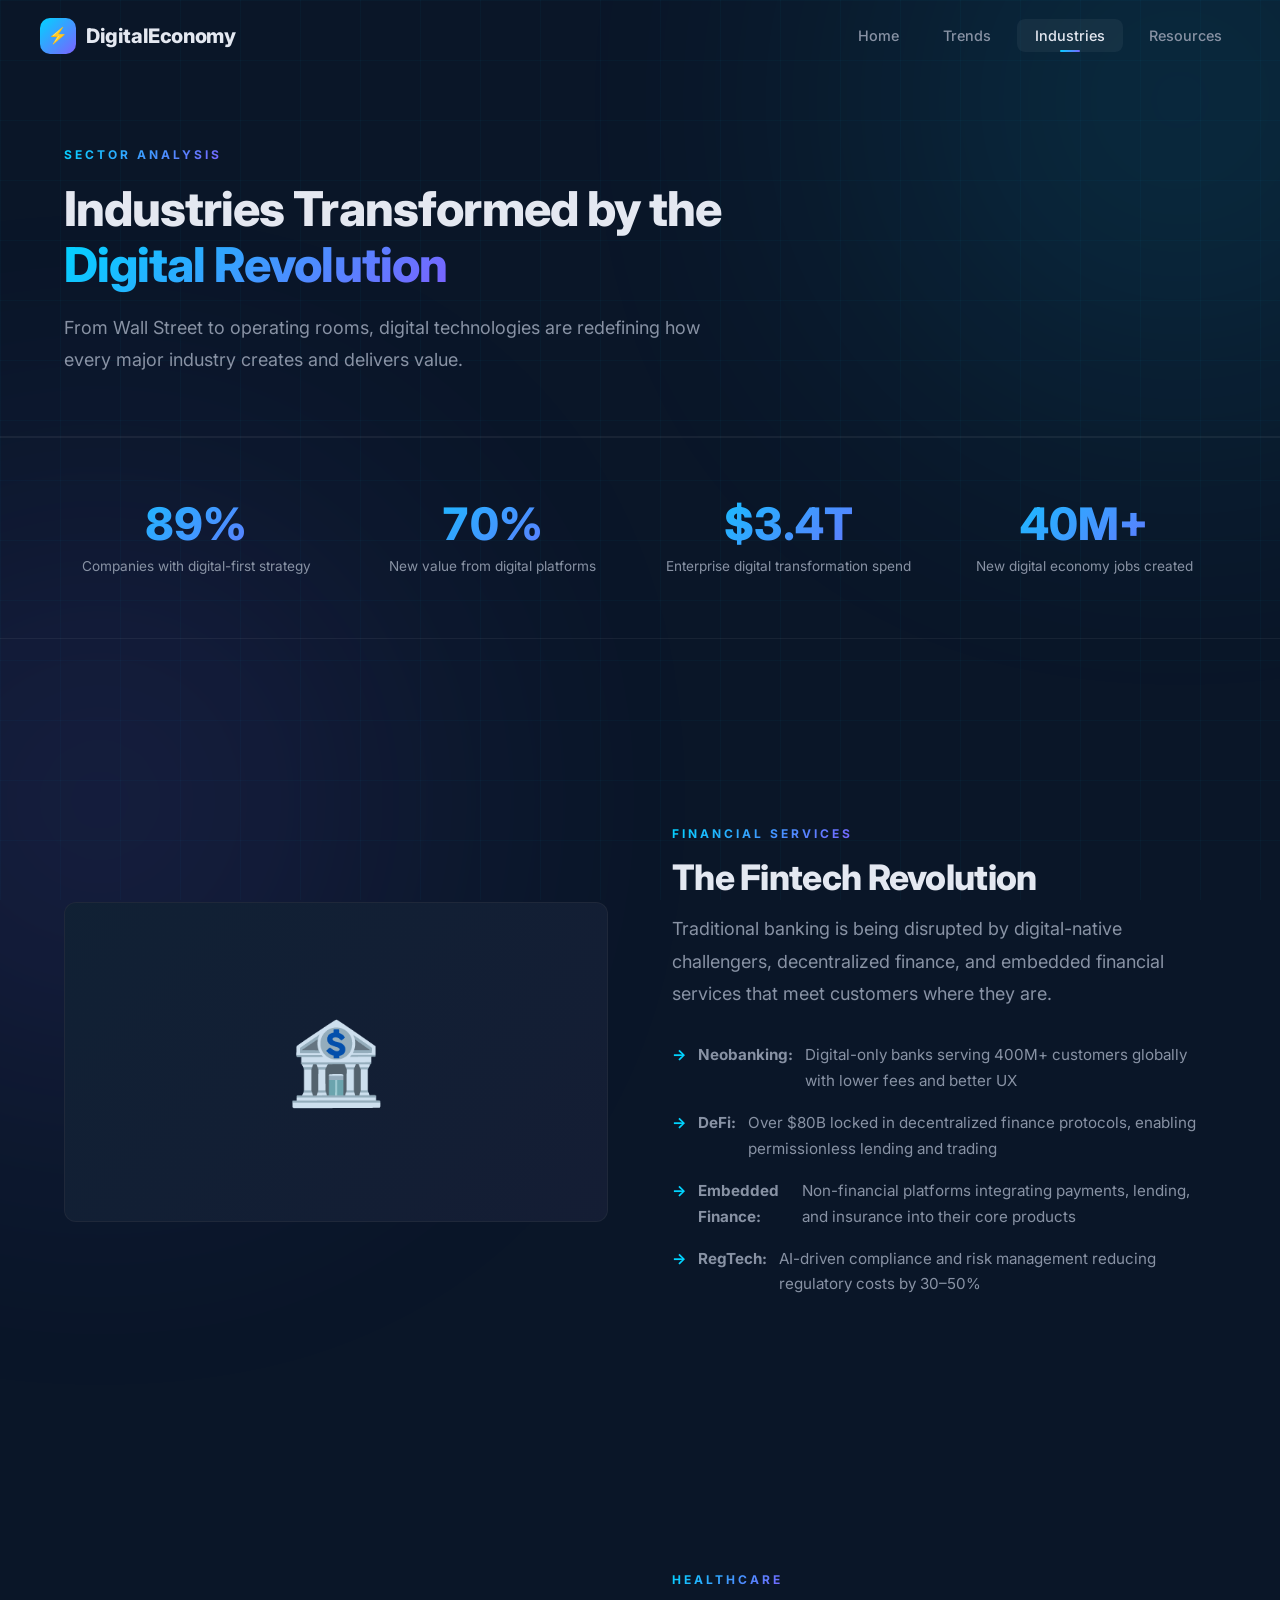
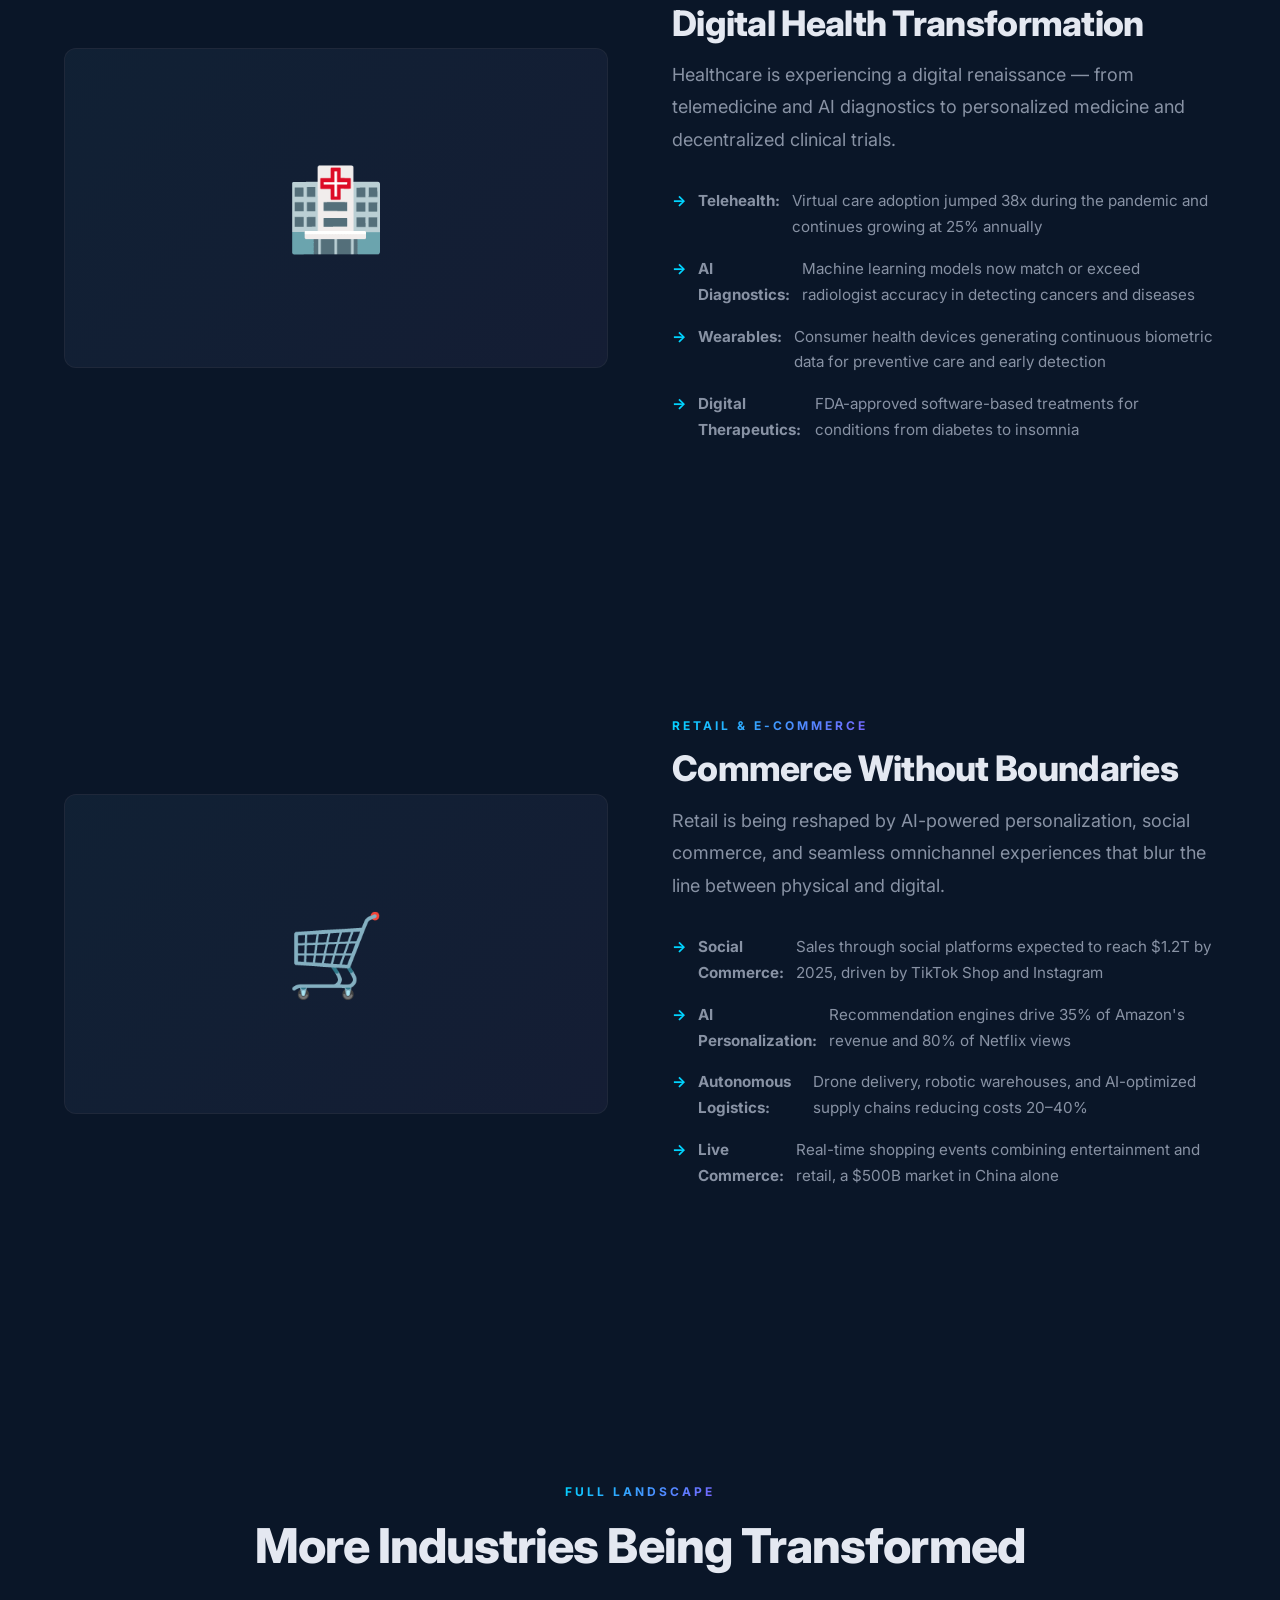
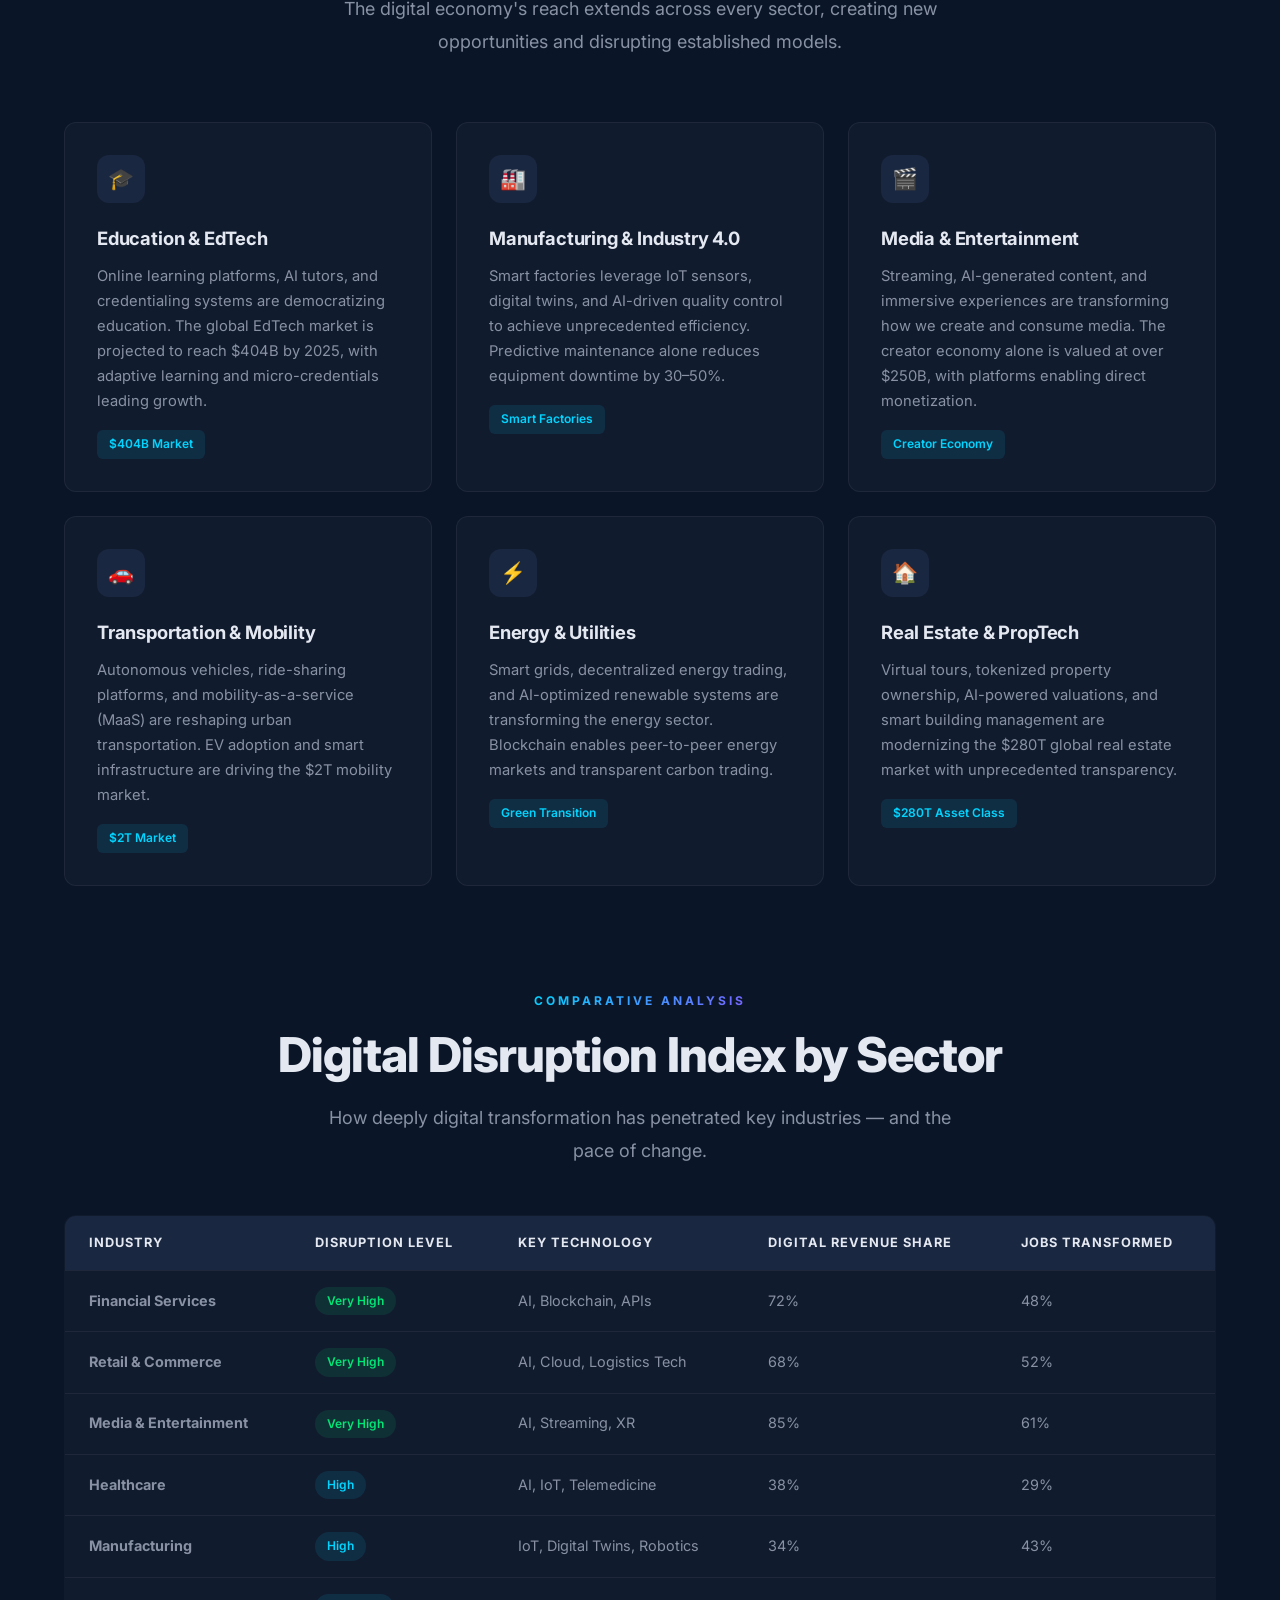
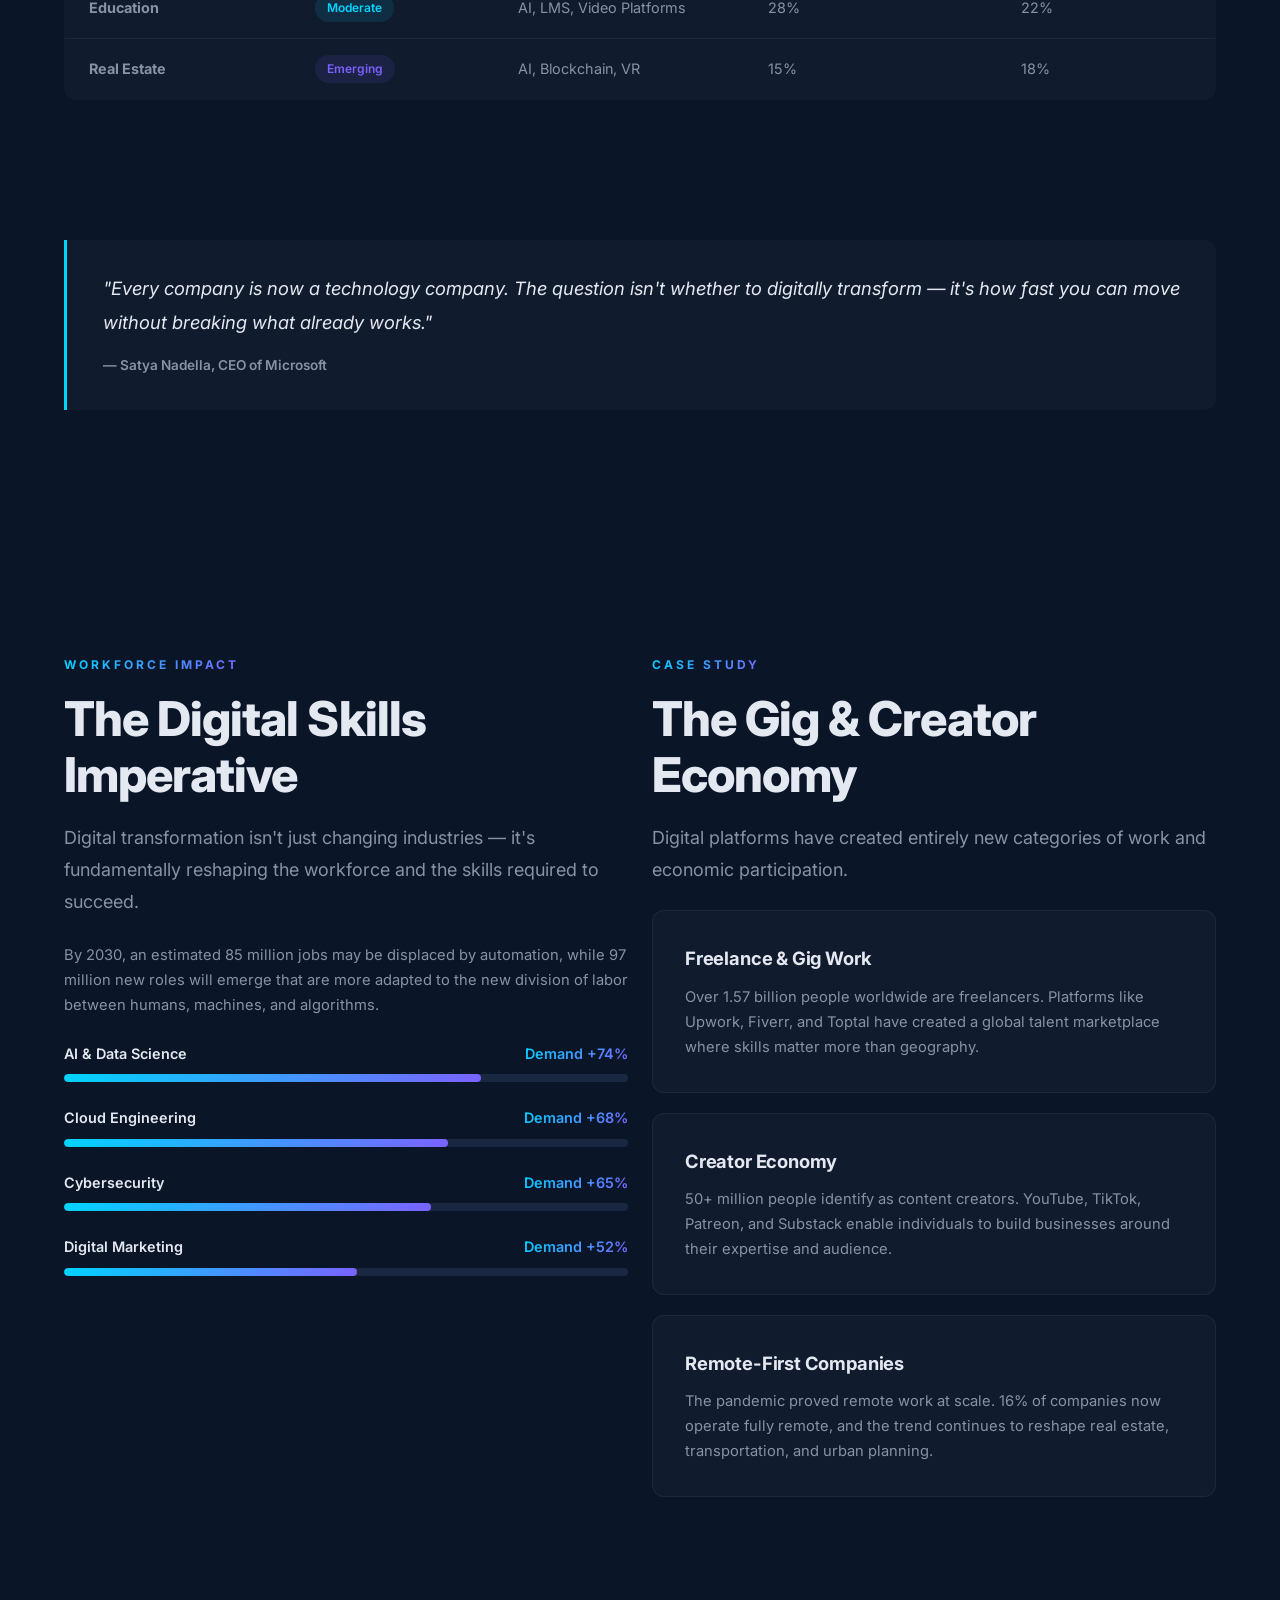
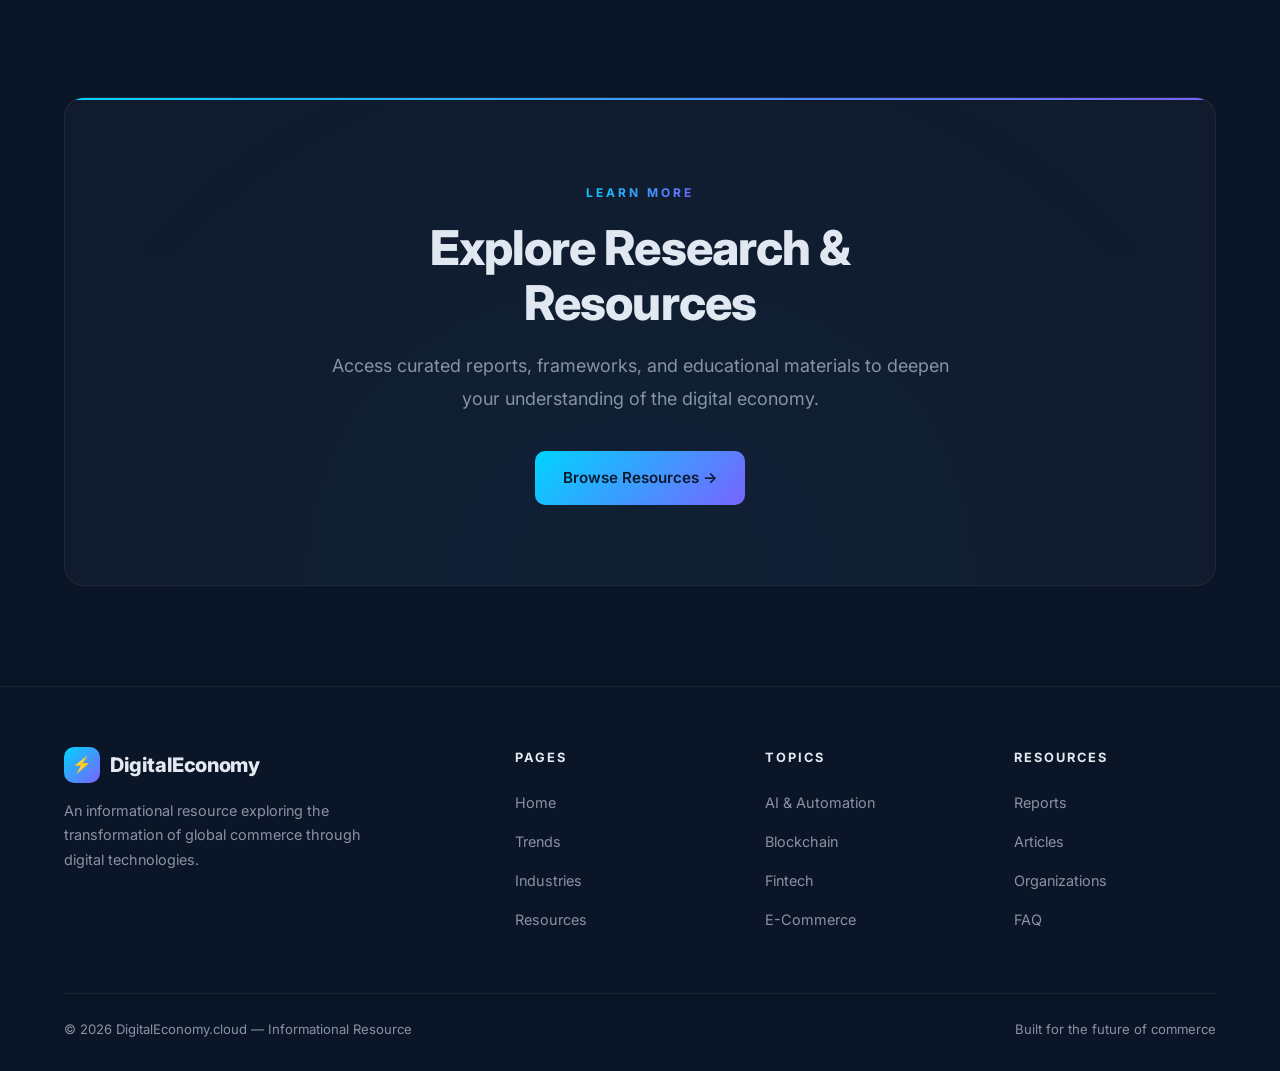
==== industries.html @ 8f0c6760 "Initial commit: Digital Economy informational website - Home page with hero, stats, feature sections" ====
<!DOCTYPE html>
<html lang="en">
<head>
  <meta charset="UTF-8">
  <meta name="viewport" content="width=device-width, initial-scale=1.0">
  <meta name="description" content="How the digital economy is transforming industries — finance, healthcare, retail, manufacturing, education, and entertainment.">
  <title>Industries — Digital Economy</title>
  <link rel="preconnect" href="https://fonts.googleapis.com">
  <link rel="preconnect" href="https://fonts.gstatic.com" crossorigin>
  <link href="https://fonts.googleapis.com/css2?family=Inter:wght@400;500;600;700;800&display=swap" rel="stylesheet">
  <link rel="stylesheet" href="css/styles.css">
  <link rel="icon" href="data:image/svg+xml,<svg xmlns='http://www.w3.org/2000/svg' viewBox='0 0 100 100'><text y='.9em' font-size='90'>⚡</text></svg>">
</head>
<body>

  <div class="bg-grid"></div>
  <div class="bg-glow bg-glow--1"></div>
  <div class="bg-glow bg-glow--2"></div>

  <!-- Navbar -->
  <nav class="navbar">
    <div class="navbar__inner">
      <a href="index.html" class="navbar__logo">
        <span class="navbar__logo-icon">⚡</span>
        DigitalEconomy
      </a>
      <ul class="navbar__links">
        <li><a href="index.html" class="navbar__link">Home</a></li>
        <li><a href="trends.html" class="navbar__link">Trends</a></li>
        <li><a href="industries.html" class="navbar__link active">Industries</a></li>
        <li><a href="resources.html" class="navbar__link">Resources</a></li>
      </ul>
      <button class="navbar__toggle" aria-label="Toggle navigation">
        <span></span><span></span><span></span>
      </button>
    </div>
  </nav>

  <!-- Page Header -->
  <section class="page-header">
    <div class="container">
      <div class="fade-in">
        <span class="section-label">Sector Analysis</span>
        <h1 class="section-title" style="max-width: 750px;">Industries Transformed by the <span class="gradient-text">Digital Revolution</span></h1>
        <p class="section-subtitle">From Wall Street to operating rooms, digital technologies are redefining how every major industry creates and delivers value.</p>
      </div>
    </div>
  </section>

  <!-- Industry Impact Stats -->
  <section class="stats-strip">
    <div class="container">
      <div class="stats-strip__grid">
        <div class="stat-item fade-in">
          <div class="stat-item__value counter" data-target="89" data-suffix="%">0</div>
          <div class="stat-item__label">Companies with digital-first strategy</div>
        </div>
        <div class="stat-item fade-in">
          <div class="stat-item__value counter" data-target="70" data-suffix="%">0</div>
          <div class="stat-item__label">New value from digital platforms</div>
        </div>
        <div class="stat-item fade-in">
          <div class="stat-item__value counter" data-target="3" data-suffix=".4T" data-prefix="$">0</div>
          <div class="stat-item__label">Enterprise digital transformation spend</div>
        </div>
        <div class="stat-item fade-in">
          <div class="stat-item__value counter" data-target="40" data-suffix="M+">0</div>
          <div class="stat-item__label">New digital economy jobs created</div>
        </div>
      </div>
    </div>
  </section>

  <!-- Financial Services -->
  <section class="section" id="finance">
    <div class="container">
      <div class="feature-row fade-in">
        <div class="feature-row__visual">
          <div class="feature-row__icon">🏦</div>
        </div>
        <div class="feature-row__content">
          <span class="section-label">Financial Services</span>
          <h2 class="section-title">The Fintech Revolution</h2>
          <p class="section-subtitle">Traditional banking is being disrupted by digital-native challengers, decentralized finance, and embedded financial services that meet customers where they are.</p>
          <ul class="feature-row__list">
            <li><strong>Neobanking:</strong> Digital-only banks serving 400M+ customers globally with lower fees and better UX</li>
            <li><strong>DeFi:</strong> Over $80B locked in decentralized finance protocols, enabling permissionless lending and trading</li>
            <li><strong>Embedded Finance:</strong> Non-financial platforms integrating payments, lending, and insurance into their core products</li>
            <li><strong>RegTech:</strong> AI-driven compliance and risk management reducing regulatory costs by 30–50%</li>
          </ul>
        </div>
      </div>
    </div>
  </section>

  <!-- Healthcare -->
  <section class="section" style="padding-top: 0;" id="healthcare">
    <div class="container">
      <div class="feature-row fade-in">
        <div class="feature-row__visual">
          <div class="feature-row__icon">🏥</div>
        </div>
        <div class="feature-row__content">
          <span class="section-label">Healthcare</span>
          <h2 class="section-title">Digital Health Transformation</h2>
          <p class="section-subtitle">Healthcare is experiencing a digital renaissance — from telemedicine and AI diagnostics to personalized medicine and decentralized clinical trials.</p>
          <ul class="feature-row__list">
            <li><strong>Telehealth:</strong> Virtual care adoption jumped 38x during the pandemic and continues growing at 25% annually</li>
            <li><strong>AI Diagnostics:</strong> Machine learning models now match or exceed radiologist accuracy in detecting cancers and diseases</li>
            <li><strong>Wearables:</strong> Consumer health devices generating continuous biometric data for preventive care and early detection</li>
            <li><strong>Digital Therapeutics:</strong> FDA-approved software-based treatments for conditions from diabetes to insomnia</li>
          </ul>
        </div>
      </div>
    </div>
  </section>

  <!-- Retail & E-Commerce -->
  <section class="section" style="padding-top: 0;" id="retail">
    <div class="container">
      <div class="feature-row fade-in">
        <div class="feature-row__visual">
          <div class="feature-row__icon">🛒</div>
        </div>
        <div class="feature-row__content">
          <span class="section-label">Retail & E-Commerce</span>
          <h2 class="section-title">Commerce Without Boundaries</h2>
          <p class="section-subtitle">Retail is being reshaped by AI-powered personalization, social commerce, and seamless omnichannel experiences that blur the line between physical and digital.</p>
          <ul class="feature-row__list">
            <li><strong>Social Commerce:</strong> Sales through social platforms expected to reach $1.2T by 2025, driven by TikTok Shop and Instagram</li>
            <li><strong>AI Personalization:</strong> Recommendation engines drive 35% of Amazon's revenue and 80% of Netflix views</li>
            <li><strong>Autonomous Logistics:</strong> Drone delivery, robotic warehouses, and AI-optimized supply chains reducing costs 20–40%</li>
            <li><strong>Live Commerce:</strong> Real-time shopping events combining entertainment and retail, a $500B market in China alone</li>
          </ul>
        </div>
      </div>
    </div>
  </section>

  <!-- All Industries Grid -->
  <section class="section">
    <div class="container">
      <div class="text-center fade-in" style="margin-bottom: 64px;">
        <span class="section-label">Full Landscape</span>
        <h2 class="section-title">More Industries Being Transformed</h2>
        <p class="section-subtitle">The digital economy's reach extends across every sector, creating new opportunities and disrupting established models.</p>
      </div>

      <div class="grid-3">
        <div class="card fade-in">
          <div class="card__icon">🎓</div>
          <h3 class="card__title">Education & EdTech</h3>
          <p class="card__text">Online learning platforms, AI tutors, and credentialing systems are democratizing education. The global EdTech market is projected to reach $404B by 2025, with adaptive learning and micro-credentials leading growth.</p>
          <span class="card__tag">$404B Market</span>
        </div>
        <div class="card fade-in">
          <div class="card__icon">🏭</div>
          <h3 class="card__title">Manufacturing & Industry 4.0</h3>
          <p class="card__text">Smart factories leverage IoT sensors, digital twins, and AI-driven quality control to achieve unprecedented efficiency. Predictive maintenance alone reduces equipment downtime by 30–50%.</p>
          <span class="card__tag">Smart Factories</span>
        </div>
        <div class="card fade-in">
          <div class="card__icon">🎬</div>
          <h3 class="card__title">Media & Entertainment</h3>
          <p class="card__text">Streaming, AI-generated content, and immersive experiences are transforming how we create and consume media. The creator economy alone is valued at over $250B, with platforms enabling direct monetization.</p>
          <span class="card__tag">Creator Economy</span>
        </div>
        <div class="card fade-in">
          <div class="card__icon">🚗</div>
          <h3 class="card__title">Transportation & Mobility</h3>
          <p class="card__text">Autonomous vehicles, ride-sharing platforms, and mobility-as-a-service (MaaS) are reshaping urban transportation. EV adoption and smart infrastructure are driving the $2T mobility market.</p>
          <span class="card__tag">$2T Market</span>
        </div>
        <div class="card fade-in">
          <div class="card__icon">⚡</div>
          <h3 class="card__title">Energy & Utilities</h3>
          <p class="card__text">Smart grids, decentralized energy trading, and AI-optimized renewable systems are transforming the energy sector. Blockchain enables peer-to-peer energy markets and transparent carbon trading.</p>
          <span class="card__tag">Green Transition</span>
        </div>
        <div class="card fade-in">
          <div class="card__icon">🏠</div>
          <h3 class="card__title">Real Estate & PropTech</h3>
          <p class="card__text">Virtual tours, tokenized property ownership, AI-powered valuations, and smart building management are modernizing the $280T global real estate market with unprecedented transparency.</p>
          <span class="card__tag">$280T Asset Class</span>
        </div>
      </div>
    </div>
  </section>

  <!-- Digital Economy Impact Table -->
  <section class="section" style="padding-top: 0;">
    <div class="container">
      <div class="text-center fade-in" style="margin-bottom: 48px;">
        <span class="section-label">Comparative Analysis</span>
        <h2 class="section-title">Digital Disruption Index by Sector</h2>
        <p class="section-subtitle">How deeply digital transformation has penetrated key industries — and the pace of change.</p>
      </div>

      <div class="fade-in" style="overflow-x: auto;">
        <table class="data-table">
          <thead>
            <tr>
              <th>Industry</th>
              <th>Disruption Level</th>
              <th>Key Technology</th>
              <th>Digital Revenue Share</th>
              <th>Jobs Transformed</th>
            </tr>
          </thead>
          <tbody>
            <tr>
              <td><strong>Financial Services</strong></td>
              <td><span class="pill pill--green">Very High</span></td>
              <td>AI, Blockchain, APIs</td>
              <td>72%</td>
              <td>48%</td>
            </tr>
            <tr>
              <td><strong>Retail & Commerce</strong></td>
              <td><span class="pill pill--green">Very High</span></td>
              <td>AI, Cloud, Logistics Tech</td>
              <td>68%</td>
              <td>52%</td>
            </tr>
            <tr>
              <td><strong>Media & Entertainment</strong></td>
              <td><span class="pill pill--green">Very High</span></td>
              <td>AI, Streaming, XR</td>
              <td>85%</td>
              <td>61%</td>
            </tr>
            <tr>
              <td><strong>Healthcare</strong></td>
              <td><span class="pill">High</span></td>
              <td>AI, IoT, Telemedicine</td>
              <td>38%</td>
              <td>29%</td>
            </tr>
            <tr>
              <td><strong>Manufacturing</strong></td>
              <td><span class="pill">High</span></td>
              <td>IoT, Digital Twins, Robotics</td>
              <td>34%</td>
              <td>43%</td>
            </tr>
            <tr>
              <td><strong>Education</strong></td>
              <td><span class="pill">Moderate</span></td>
              <td>AI, LMS, Video Platforms</td>
              <td>28%</td>
              <td>22%</td>
            </tr>
            <tr>
              <td><strong>Real Estate</strong></td>
              <td><span class="pill pill--purple">Emerging</span></td>
              <td>AI, Blockchain, VR</td>
              <td>15%</td>
              <td>18%</td>
            </tr>
          </tbody>
        </table>
      </div>
    </div>
  </section>

  <!-- Quote -->
  <section class="section" style="padding-top: 0;">
    <div class="container">
      <div class="quote-block fade-in">
        <p class="quote-block__text">"Every company is now a technology company. The question isn't whether to digitally transform — it's how fast you can move without breaking what already works."</p>
        <span class="quote-block__author">— Satya Nadella, CEO of Microsoft</span>
      </div>
    </div>
  </section>

  <!-- Workforce Section -->
  <section class="section">
    <div class="container">
      <div class="grid-2">
        <div class="fade-in">
          <span class="section-label">Workforce Impact</span>
          <h2 class="section-title">The Digital Skills Imperative</h2>
          <p class="section-subtitle" style="margin-bottom: 24px;">Digital transformation isn't just changing industries — it's fundamentally reshaping the workforce and the skills required to succeed.</p>
          <p class="card__text" style="margin-bottom: 24px;">By 2030, an estimated 85 million jobs may be displaced by automation, while 97 million new roles will emerge that are more adapted to the new division of labor between humans, machines, and algorithms.</p>

          <div class="progress-bar">
            <div class="progress-bar__header">
              <span>AI & Data Science</span>
              <span class="gradient-text">Demand +74%</span>
            </div>
            <div class="progress-bar__track">
              <div class="progress-bar__fill" data-width="74%"></div>
            </div>
          </div>

          <div class="progress-bar">
            <div class="progress-bar__header">
              <span>Cloud Engineering</span>
              <span class="gradient-text">Demand +68%</span>
            </div>
            <div class="progress-bar__track">
              <div class="progress-bar__fill" data-width="68%"></div>
            </div>
          </div>

          <div class="progress-bar">
            <div class="progress-bar__header">
              <span>Cybersecurity</span>
              <span class="gradient-text">Demand +65%</span>
            </div>
            <div class="progress-bar__track">
              <div class="progress-bar__fill" data-width="65%"></div>
            </div>
          </div>

          <div class="progress-bar">
            <div class="progress-bar__header">
              <span>Digital Marketing</span>
              <span class="gradient-text">Demand +52%</span>
            </div>
            <div class="progress-bar__track">
              <div class="progress-bar__fill" data-width="52%"></div>
            </div>
          </div>
        </div>

        <div class="fade-in">
          <span class="section-label">Case Study</span>
          <h2 class="section-title">The Gig & Creator Economy</h2>
          <p class="section-subtitle" style="margin-bottom: 24px;">Digital platforms have created entirely new categories of work and economic participation.</p>

          <div class="card" style="margin-bottom: 20px;">
            <h4 class="card__title">Freelance & Gig Work</h4>
            <p class="card__text">Over 1.57 billion people worldwide are freelancers. Platforms like Upwork, Fiverr, and Toptal have created a global talent marketplace where skills matter more than geography.</p>
          </div>

          <div class="card" style="margin-bottom: 20px;">
            <h4 class="card__title">Creator Economy</h4>
            <p class="card__text">50+ million people identify as content creators. YouTube, TikTok, Patreon, and Substack enable individuals to build businesses around their expertise and audience.</p>
          </div>

          <div class="card">
            <h4 class="card__title">Remote-First Companies</h4>
            <p class="card__text">The pandemic proved remote work at scale. 16% of companies now operate fully remote, and the trend continues to reshape real estate, transportation, and urban planning.</p>
          </div>
        </div>
      </div>
    </div>
  </section>

  <!-- CTA -->
  <section class="cta">
    <div class="container">
      <div class="cta__inner fade-in">
        <span class="section-label">Learn More</span>
        <h2 class="section-title">Explore Research & Resources</h2>
        <p class="section-subtitle">Access curated reports, frameworks, and educational materials to deepen your understanding of the digital economy.</p>
        <a href="resources.html" class="btn btn--primary">Browse Resources →</a>
      </div>
    </div>
  </section>

  <!-- Footer -->
  <footer class="footer">
    <div class="container">
      <div class="footer__grid">
        <div>
          <a href="index.html" class="navbar__logo">
            <span class="navbar__logo-icon">⚡</span>
            DigitalEconomy
          </a>
          <p class="footer__brand-desc">An informational resource exploring the transformation of global commerce through digital technologies.</p>
        </div>
        <div>
          <h4 class="footer__heading">Pages</h4>
          <ul class="footer__list">
            <li><a href="index.html">Home</a></li>
            <li><a href="trends.html">Trends</a></li>
            <li><a href="industries.html">Industries</a></li>
            <li><a href="resources.html">Resources</a></li>
          </ul>
        </div>
        <div>
          <h4 class="footer__heading">Topics</h4>
          <ul class="footer__list">
            <li><a href="trends.html">AI & Automation</a></li>
            <li><a href="trends.html">Blockchain</a></li>
            <li><a href="industries.html">Fintech</a></li>
            <li><a href="industries.html">E-Commerce</a></li>
          </ul>
        </div>
        <div>
          <h4 class="footer__heading">Resources</h4>
          <ul class="footer__list">
            <li><a href="resources.html">Reports</a></li>
            <li><a href="resources.html">Articles</a></li>
            <li><a href="resources.html">Organizations</a></li>
            <li><a href="resources.html">FAQ</a></li>
          </ul>
        </div>
      </div>
      <div class="footer__bottom">
        <span>&copy; 2026 DigitalEconomy.cloud — Informational Resource</span>
        <span>Built for the future of commerce</span>
      </div>
    </div>
  </footer>

  <script src="js/main.js"></script>
</body>
</html>
---- css/styles.css ----
/* ===== RESET & BASE ===== */
*, *::before, *::after {
  margin: 0;
  padding: 0;
  box-sizing: border-box;
}

:root {
  --primary: #0a1628;
  --primary-light: #132244;
  --accent: #00d4ff;
  --accent-secondary: #7b61ff;
  --accent-gradient: linear-gradient(135deg, #00d4ff 0%, #7b61ff 100%);
  --text: #e4e8f1;
  --text-muted: #8892a4;
  --surface: #111b2e;
  --surface-light: #1a2740;
  --border: rgba(255, 255, 255, 0.06);
  --shadow: 0 4px 24px rgba(0, 0, 0, 0.3);
  --radius: 12px;
  --transition: 0.3s cubic-bezier(0.4, 0, 0.2, 1);
  --max-width: 1200px;
}

html {
  scroll-behavior: smooth;
  font-size: 16px;
}

body {
  font-family: 'Inter', -apple-system, BlinkMacSystemFont, 'Segoe UI', Roboto, sans-serif;
  background: var(--primary);
  color: var(--text);
  line-height: 1.7;
  overflow-x: hidden;
  -webkit-font-smoothing: antialiased;
}

a {
  color: var(--accent);
  text-decoration: none;
  transition: color var(--transition);
}

a:hover {
  color: var(--accent-secondary);
}

img {
  max-width: 100%;
  display: block;
}

/* ===== UTILITIES ===== */
.container {
  max-width: var(--max-width);
  margin: 0 auto;
  padding: 0 24px;
}

.section {
  padding: 100px 0;
}

.section-label {
  display: inline-block;
  font-size: 0.75rem;
  font-weight: 700;
  letter-spacing: 3px;
  text-transform: uppercase;
  background: var(--accent-gradient);
  -webkit-background-clip: text;
  -webkit-text-fill-color: transparent;
  background-clip: text;
  margin-bottom: 16px;
}

.section-title {
  font-size: clamp(2rem, 4vw, 3rem);
  font-weight: 800;
  line-height: 1.15;
  margin-bottom: 20px;
  letter-spacing: -0.02em;
}

.section-subtitle {
  font-size: 1.125rem;
  color: var(--text-muted);
  max-width: 640px;
  line-height: 1.8;
}

.text-center {
  text-align: center;
}

.text-center .section-subtitle {
  margin-left: auto;
  margin-right: auto;
}

.gradient-text {
  background: var(--accent-gradient);
  -webkit-background-clip: text;
  -webkit-text-fill-color: transparent;
  background-clip: text;
}

/* ===== ANIMATED BACKGROUND ===== */
.bg-grid {
  position: fixed;
  top: 0;
  left: 0;
  width: 100%;
  height: 100%;
  pointer-events: none;
  z-index: 0;
  background-image:
    linear-gradient(rgba(0, 212, 255, 0.03) 1px, transparent 1px),
    linear-gradient(90deg, rgba(0, 212, 255, 0.03) 1px, transparent 1px);
  background-size: 60px 60px;
}

.bg-glow {
  position: fixed;
  width: 600px;
  height: 600px;
  border-radius: 50%;
  filter: blur(150px);
  opacity: 0.12;
  pointer-events: none;
  z-index: 0;
}

.bg-glow--1 {
  top: -200px;
  right: -200px;
  background: var(--accent);
}

.bg-glow--2 {
  bottom: -200px;
  left: -200px;
  background: var(--accent-secondary);
}

/* ===== NAVBAR ===== */
.navbar {
  position: fixed;
  top: 0;
  left: 0;
  right: 0;
  z-index: 1000;
  padding: 0 24px;
  transition: background var(--transition), box-shadow var(--transition);
}

.navbar.scrolled {
  background: rgba(10, 22, 40, 0.92);
  backdrop-filter: blur(20px);
  -webkit-backdrop-filter: blur(20px);
  box-shadow: 0 1px 0 var(--border);
}

.navbar__inner {
  max-width: var(--max-width);
  margin: 0 auto;
  display: flex;
  align-items: center;
  justify-content: space-between;
  height: 72px;
}

.navbar__logo {
  display: flex;
  align-items: center;
  gap: 10px;
  font-size: 1.25rem;
  font-weight: 800;
  color: var(--text);
  letter-spacing: -0.02em;
}

.navbar__logo-icon {
  width: 36px;
  height: 36px;
  background: var(--accent-gradient);
  border-radius: 10px;
  display: flex;
  align-items: center;
  justify-content: center;
  font-size: 1rem;
}

.navbar__links {
  display: flex;
  align-items: center;
  gap: 8px;
  list-style: none;
}

.navbar__link {
  color: var(--text-muted);
  font-size: 0.9rem;
  font-weight: 500;
  padding: 8px 18px;
  border-radius: 8px;
  transition: all var(--transition);
  position: relative;
}

.navbar__link:hover,
.navbar__link.active {
  color: var(--text);
  background: rgba(255, 255, 255, 0.05);
}

.navbar__link.active::after {
  content: '';
  position: absolute;
  bottom: 0;
  left: 50%;
  transform: translateX(-50%);
  width: 20px;
  height: 2px;
  background: var(--accent-gradient);
  border-radius: 2px;
}

/* Mobile menu */
.navbar__toggle {
  display: none;
  flex-direction: column;
  gap: 5px;
  background: none;
  border: none;
  cursor: pointer;
  padding: 8px;
}

.navbar__toggle span {
  display: block;
  width: 22px;
  height: 2px;
  background: var(--text);
  border-radius: 2px;
  transition: var(--transition);
}

/* ===== HERO ===== */
.hero {
  min-height: 100vh;
  display: flex;
  align-items: center;
  position: relative;
  padding-top: 72px;
}

.hero__content {
  position: relative;
  z-index: 1;
}

.hero__badge {
  display: inline-flex;
  align-items: center;
  gap: 8px;
  background: var(--surface-light);
  border: 1px solid var(--border);
  border-radius: 100px;
  padding: 6px 16px 6px 8px;
  font-size: 0.8rem;
  color: var(--text-muted);
  margin-bottom: 28px;
}

.hero__badge-dot {
  width: 8px;
  height: 8px;
  background: #00e676;
  border-radius: 50%;
  animation: pulse 2s infinite;
}

@keyframes pulse {
  0%, 100% { opacity: 1; }
  50% { opacity: 0.4; }
}

.hero__title {
  font-size: clamp(2.5rem, 6vw, 4.5rem);
  font-weight: 800;
  line-height: 1.08;
  letter-spacing: -0.03em;
  margin-bottom: 24px;
  max-width: 800px;
}

.hero__description {
  font-size: 1.2rem;
  color: var(--text-muted);
  max-width: 560px;
  margin-bottom: 40px;
  line-height: 1.8;
}

.hero__actions {
  display: flex;
  gap: 16px;
  flex-wrap: wrap;
}

/* ===== BUTTONS ===== */
.btn {
  display: inline-flex;
  align-items: center;
  gap: 8px;
  padding: 14px 28px;
  border-radius: 10px;
  font-size: 0.95rem;
  font-weight: 600;
  border: none;
  cursor: pointer;
  transition: all var(--transition);
  font-family: inherit;
}

.btn--primary {
  background: var(--accent-gradient);
  color: var(--primary);
}

.btn--primary:hover {
  transform: translateY(-2px);
  box-shadow: 0 8px 30px rgba(0, 212, 255, 0.3);
}

.btn--outline {
  background: transparent;
  color: var(--text);
  border: 1px solid rgba(255, 255, 255, 0.12);
}

.btn--outline:hover {
  background: rgba(255, 255, 255, 0.05);
  border-color: rgba(255, 255, 255, 0.2);
}

.btn--small {
  padding: 10px 20px;
  font-size: 0.85rem;
}

/* ===== STAT STRIP ===== */
.stats-strip {
  padding: 60px 0;
  border-top: 1px solid var(--border);
  border-bottom: 1px solid var(--border);
  position: relative;
  z-index: 1;
}

.stats-strip__grid {
  display: grid;
  grid-template-columns: repeat(4, 1fr);
  gap: 32px;
}

.stat-item {
  text-align: center;
}

.stat-item__value {
  font-size: clamp(2rem, 3.5vw, 3rem);
  font-weight: 800;
  background: var(--accent-gradient);
  -webkit-background-clip: text;
  -webkit-text-fill-color: transparent;
  background-clip: text;
  line-height: 1.2;
}

.stat-item__label {
  font-size: 0.85rem;
  color: var(--text-muted);
  margin-top: 4px;
}

/* ===== CARDS ===== */
.card {
  background: var(--surface);
  border: 1px solid var(--border);
  border-radius: var(--radius);
  padding: 32px;
  transition: all var(--transition);
  position: relative;
  overflow: hidden;
}

.card::before {
  content: '';
  position: absolute;
  top: 0;
  left: 0;
  right: 0;
  height: 2px;
  background: var(--accent-gradient);
  opacity: 0;
  transition: opacity var(--transition);
}

.card:hover {
  transform: translateY(-4px);
  border-color: rgba(0, 212, 255, 0.15);
  box-shadow: 0 12px 40px rgba(0, 0, 0, 0.3);
}

.card:hover::before {
  opacity: 1;
}

.card__icon {
  width: 48px;
  height: 48px;
  background: var(--surface-light);
  border-radius: 12px;
  display: flex;
  align-items: center;
  justify-content: center;
  font-size: 1.3rem;
  margin-bottom: 20px;
}

.card__title {
  font-size: 1.15rem;
  font-weight: 700;
  margin-bottom: 10px;
  letter-spacing: -0.01em;
}

.card__text {
  color: var(--text-muted);
  font-size: 0.92rem;
  line-height: 1.7;
}

.card__tag {
  display: inline-block;
  padding: 4px 12px;
  border-radius: 6px;
  font-size: 0.75rem;
  font-weight: 600;
  background: rgba(0, 212, 255, 0.1);
  color: var(--accent);
  margin-top: 16px;
}

/* ===== GRID LAYOUTS ===== */
.grid-2 {
  display: grid;
  grid-template-columns: repeat(2, 1fr);
  gap: 24px;
}

.grid-3 {
  display: grid;
  grid-template-columns: repeat(3, 1fr);
  gap: 24px;
}

.grid-4 {
  display: grid;
  grid-template-columns: repeat(4, 1fr);
  gap: 24px;
}

/* ===== FEATURE HIGHLIGHT ===== */
.feature-row {
  display: grid;
  grid-template-columns: 1fr 1fr;
  gap: 64px;
  align-items: center;
  padding: 80px 0;
}

.feature-row:nth-child(even) {
  direction: rtl;
}

.feature-row:nth-child(even) > * {
  direction: ltr;
}

.feature-row__visual {
  background: var(--surface);
  border: 1px solid var(--border);
  border-radius: var(--radius);
  padding: 48px;
  display: flex;
  align-items: center;
  justify-content: center;
  min-height: 320px;
  position: relative;
  overflow: hidden;
}

.feature-row__visual::after {
  content: '';
  position: absolute;
  inset: 0;
  background: var(--accent-gradient);
  opacity: 0.03;
}

.feature-row__icon {
  font-size: 5rem;
  position: relative;
  z-index: 1;
}

.feature-row__content .section-label {
  margin-bottom: 12px;
}

.feature-row__content .section-title {
  font-size: clamp(1.5rem, 3vw, 2.2rem);
  margin-bottom: 16px;
}

.feature-row__list {
  list-style: none;
  margin-top: 24px;
}

.feature-row__list li {
  display: flex;
  align-items: flex-start;
  gap: 12px;
  padding: 8px 0;
  color: var(--text-muted);
  font-size: 0.95rem;
}

.feature-row__list li::before {
  content: '→';
  color: var(--accent);
  font-weight: 700;
  flex-shrink: 0;
}

/* ===== TIMELINE ===== */
.timeline {
  position: relative;
  padding-left: 40px;
}

.timeline::before {
  content: '';
  position: absolute;
  left: 0;
  top: 0;
  bottom: 0;
  width: 2px;
  background: var(--border);
}

.timeline__item {
  position: relative;
  padding-bottom: 48px;
}

.timeline__item:last-child {
  padding-bottom: 0;
}

.timeline__dot {
  position: absolute;
  left: -45px;
  top: 4px;
  width: 12px;
  height: 12px;
  border-radius: 50%;
  background: var(--accent-gradient);
  box-shadow: 0 0 0 4px var(--primary);
}

.timeline__year {
  font-size: 0.8rem;
  font-weight: 700;
  color: var(--accent);
  letter-spacing: 1px;
  margin-bottom: 8px;
}

.timeline__title {
  font-size: 1.2rem;
  font-weight: 700;
  margin-bottom: 8px;
}

.timeline__text {
  color: var(--text-muted);
  font-size: 0.92rem;
}

/* ===== DATA TABLE ===== */
.data-table {
  width: 100%;
  border-collapse: collapse;
  background: var(--surface);
  border-radius: var(--radius);
  overflow: hidden;
  border: 1px solid var(--border);
}

.data-table thead {
  background: var(--surface-light);
}

.data-table th,
.data-table td {
  padding: 16px 24px;
  text-align: left;
  font-size: 0.9rem;
}

.data-table th {
  font-weight: 700;
  color: var(--text);
  font-size: 0.8rem;
  letter-spacing: 1px;
  text-transform: uppercase;
}

.data-table td {
  color: var(--text-muted);
  border-top: 1px solid var(--border);
}

.data-table tbody tr {
  transition: background var(--transition);
}

.data-table tbody tr:hover {
  background: rgba(255, 255, 255, 0.02);
}

/* ===== CTA SECTION ===== */
.cta {
  padding: 100px 0;
  position: relative;
  z-index: 1;
}

.cta__inner {
  background: var(--surface);
  border: 1px solid var(--border);
  border-radius: 20px;
  padding: 80px 60px;
  text-align: center;
  position: relative;
  overflow: hidden;
}

.cta__inner::before {
  content: '';
  position: absolute;
  top: 0;
  left: 0;
  right: 0;
  height: 2px;
  background: var(--accent-gradient);
}

.cta__inner::after {
  content: '';
  position: absolute;
  bottom: -200px;
  left: 50%;
  transform: translateX(-50%);
  width: 600px;
  height: 400px;
  background: var(--accent);
  filter: blur(200px);
  opacity: 0.06;
}

.cta .section-title {
  max-width: 600px;
  margin-left: auto;
  margin-right: auto;
}

.cta .section-subtitle {
  margin: 0 auto 36px;
}

/* ===== FOOTER ===== */
.footer {
  border-top: 1px solid var(--border);
  padding: 60px 0 30px;
  position: relative;
  z-index: 1;
}

.footer__grid {
  display: grid;
  grid-template-columns: 2fr 1fr 1fr 1fr;
  gap: 48px;
  margin-bottom: 48px;
}

.footer__brand-desc {
  color: var(--text-muted);
  font-size: 0.9rem;
  margin-top: 16px;
  max-width: 300px;
}

.footer__heading {
  font-size: 0.8rem;
  font-weight: 700;
  letter-spacing: 2px;
  text-transform: uppercase;
  color: var(--text);
  margin-bottom: 20px;
}

.footer__list {
  list-style: none;
}

.footer__list li {
  margin-bottom: 12px;
}

.footer__list a {
  color: var(--text-muted);
  font-size: 0.9rem;
  transition: color var(--transition);
}

.footer__list a:hover {
  color: var(--text);
}

.footer__bottom {
  border-top: 1px solid var(--border);
  padding-top: 24px;
  display: flex;
  align-items: center;
  justify-content: space-between;
  font-size: 0.82rem;
  color: var(--text-muted);
}

/* ===== ANIMATIONS ===== */
.fade-in {
  opacity: 0;
  transform: translateY(30px);
  transition: opacity 0.6s ease, transform 0.6s ease;
}

.fade-in.visible {
  opacity: 1;
  transform: translateY(0);
}

/* ===== RESPONSIVE ===== */
@media (max-width: 1024px) {
  .grid-4 {
    grid-template-columns: repeat(2, 1fr);
  }

  .feature-row {
    grid-template-columns: 1fr;
    gap: 32px;
  }

  .feature-row:nth-child(even) {
    direction: ltr;
  }

  .footer__grid {
    grid-template-columns: 1fr 1fr;
  }
}

@media (max-width: 768px) {
  .section {
    padding: 64px 0;
  }

  .navbar__links {
    position: fixed;
    top: 0;
    right: -100%;
    width: 280px;
    height: 100vh;
    background: var(--surface);
    flex-direction: column;
    align-items: flex-start;
    padding: 80px 32px 32px;
    gap: 4px;
    transition: right var(--transition);
    box-shadow: -10px 0 40px rgba(0, 0, 0, 0.5);
  }

  .navbar__links.open {
    right: 0;
  }

  .navbar__toggle {
    display: flex;
    z-index: 1001;
  }

  .navbar__link {
    width: 100%;
    padding: 12px 16px;
  }

  .stats-strip__grid {
    grid-template-columns: repeat(2, 1fr);
    gap: 24px;
  }

  .grid-2,
  .grid-3 {
    grid-template-columns: 1fr;
  }

  .hero__title {
    font-size: clamp(2rem, 8vw, 3rem);
  }

  .cta__inner {
    padding: 48px 24px;
  }

  .footer__grid {
    grid-template-columns: 1fr;
    gap: 32px;
  }

  .footer__bottom {
    flex-direction: column;
    gap: 12px;
    text-align: center;
  }

  .hero__actions {
    flex-direction: column;
  }

  .btn {
    justify-content: center;
  }
}

@media (max-width: 480px) {
  .grid-4 {
    grid-template-columns: 1fr;
  }

  .stats-strip__grid {
    grid-template-columns: 1fr;
  }
}

/* ===== PAGE-SPECIFIC: RESOURCES ===== */
.resource-card {
  background: var(--surface);
  border: 1px solid var(--border);
  border-radius: var(--radius);
  padding: 28px;
  transition: all var(--transition);
}

.resource-card:hover {
  border-color: rgba(0, 212, 255, 0.15);
  transform: translateY(-2px);
}

.resource-card__type {
  font-size: 0.7rem;
  font-weight: 700;
  text-transform: uppercase;
  letter-spacing: 2px;
  color: var(--accent);
  margin-bottom: 12px;
}

.resource-card__title {
  font-size: 1.05rem;
  font-weight: 700;
  margin-bottom: 8px;
}

.resource-card__desc {
  font-size: 0.88rem;
  color: var(--text-muted);
  line-height: 1.6;
  margin-bottom: 16px;
}

.resource-card__link {
  font-size: 0.85rem;
  font-weight: 600;
  display: inline-flex;
  align-items: center;
  gap: 6px;
}

/* ===== QUOTE BLOCK ===== */
.quote-block {
  background: var(--surface);
  border-left: 3px solid var(--accent);
  border-radius: 0 var(--radius) var(--radius) 0;
  padding: 32px 36px;
  margin: 40px 0;
}

.quote-block__text {
  font-size: 1.15rem;
  font-style: italic;
  line-height: 1.8;
  margin-bottom: 12px;
}

.quote-block__author {
  font-size: 0.85rem;
  color: var(--text-muted);
  font-weight: 600;
}

/* ===== ACCORDION ===== */
.accordion {
  border: 1px solid var(--border);
  border-radius: var(--radius);
  overflow: hidden;
}

.accordion__item {
  border-bottom: 1px solid var(--border);
}

.accordion__item:last-child {
  border-bottom: none;
}

.accordion__trigger {
  width: 100%;
  background: var(--surface);
  border: none;
  color: var(--text);
  padding: 20px 24px;
  font-size: 1rem;
  font-weight: 600;
  text-align: left;
  cursor: pointer;
  display: flex;
  justify-content: space-between;
  align-items: center;
  font-family: inherit;
  transition: background var(--transition);
}

.accordion__trigger:hover {
  background: var(--surface-light);
}

.accordion__trigger::after {
  content: '+';
  font-size: 1.4rem;
  font-weight: 300;
  color: var(--accent);
  transition: transform var(--transition);
}

.accordion__item.active .accordion__trigger::after {
  transform: rotate(45deg);
}

.accordion__content {
  max-height: 0;
  overflow: hidden;
  transition: max-height 0.4s ease;
}

.accordion__inner {
  padding: 0 24px 20px;
  color: var(--text-muted);
  font-size: 0.92rem;
  line-height: 1.7;
}

/* ===== PROGRESS BARS ===== */
.progress-bar {
  margin-bottom: 24px;
}

.progress-bar__header {
  display: flex;
  justify-content: space-between;
  margin-bottom: 8px;
  font-size: 0.9rem;
  font-weight: 600;
}

.progress-bar__track {
  height: 8px;
  background: var(--surface-light);
  border-radius: 4px;
  overflow: hidden;
}

.progress-bar__fill {
  height: 100%;
  background: var(--accent-gradient);
  border-radius: 4px;
  width: 0;
  transition: width 1.5s cubic-bezier(0.4, 0, 0.2, 1);
}

/* ===== PAGE HEADER (Inner Pages) ===== */
.page-header {
  padding: 140px 0 60px;
  position: relative;
  z-index: 1;
}

.page-header::after {
  content: '';
  position: absolute;
  bottom: 0;
  left: 0;
  right: 0;
  height: 1px;
  background: var(--border);
}

/* ===== PILL TAGS ===== */
.pill {
  display: inline-block;
  padding: 4px 12px;
  border-radius: 100px;
  font-size: 0.75rem;
  font-weight: 600;
  background: rgba(0, 212, 255, 0.1);
  color: var(--accent);
}

.pill--purple {
  background: rgba(123, 97, 255, 0.1);
  color: var(--accent-secondary);
}

.pill--green {
  background: rgba(0, 230, 118, 0.1);
  color: #00e676;
}

/* ===== NUMBER COUNTER ===== */
.counter {
  font-variant-numeric: tabular-nums;
}
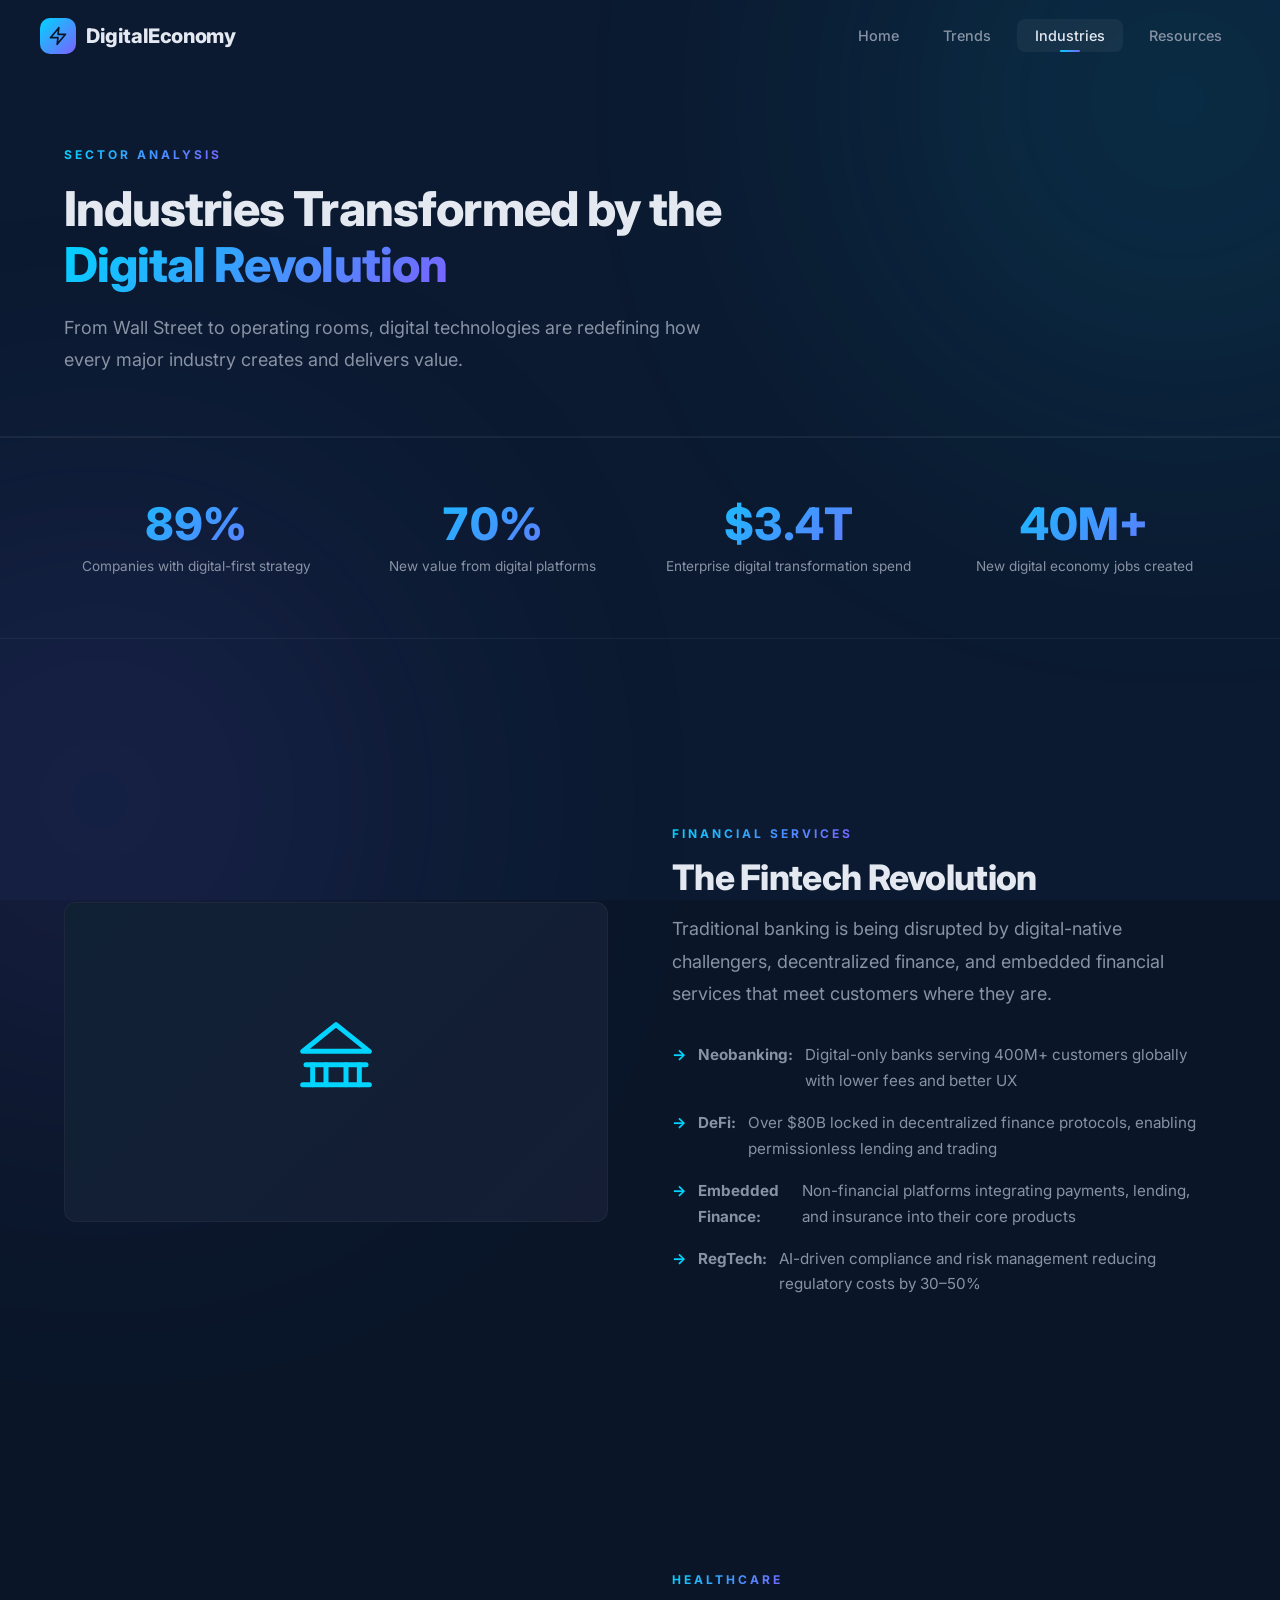
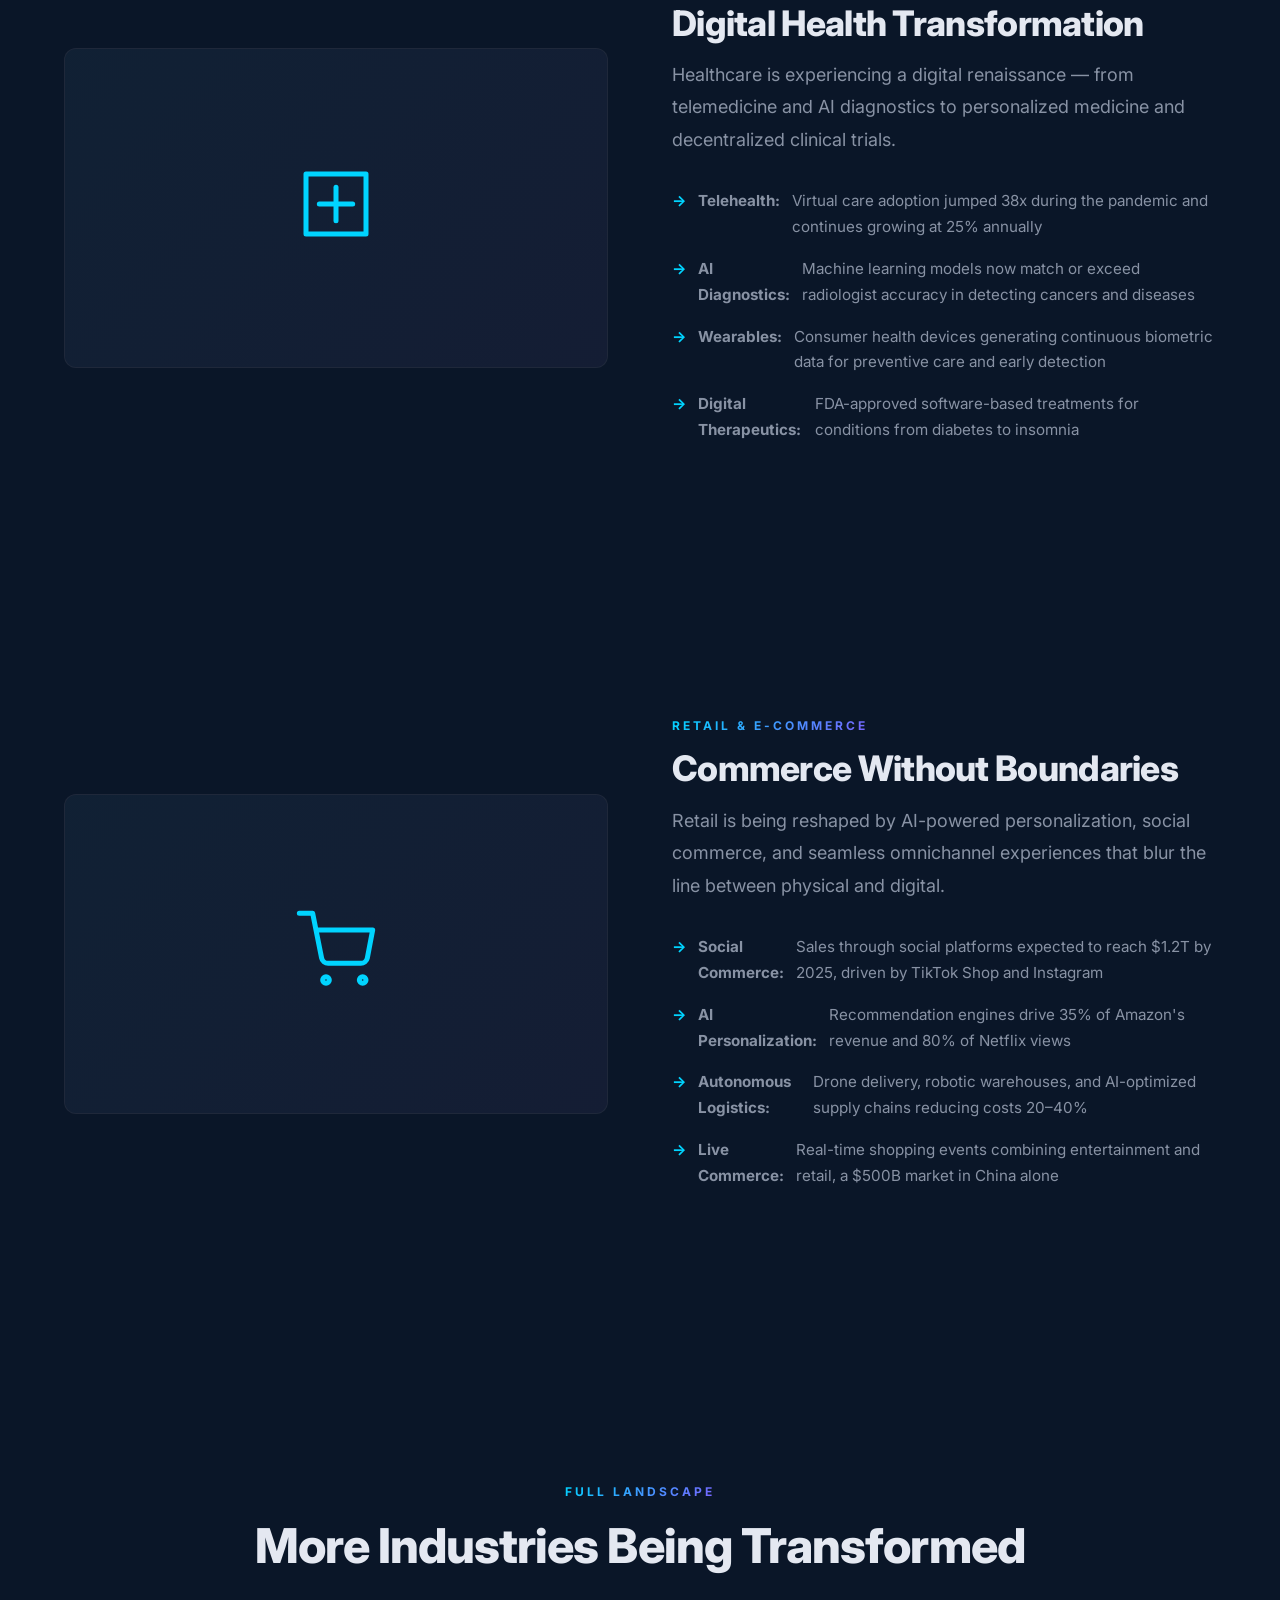
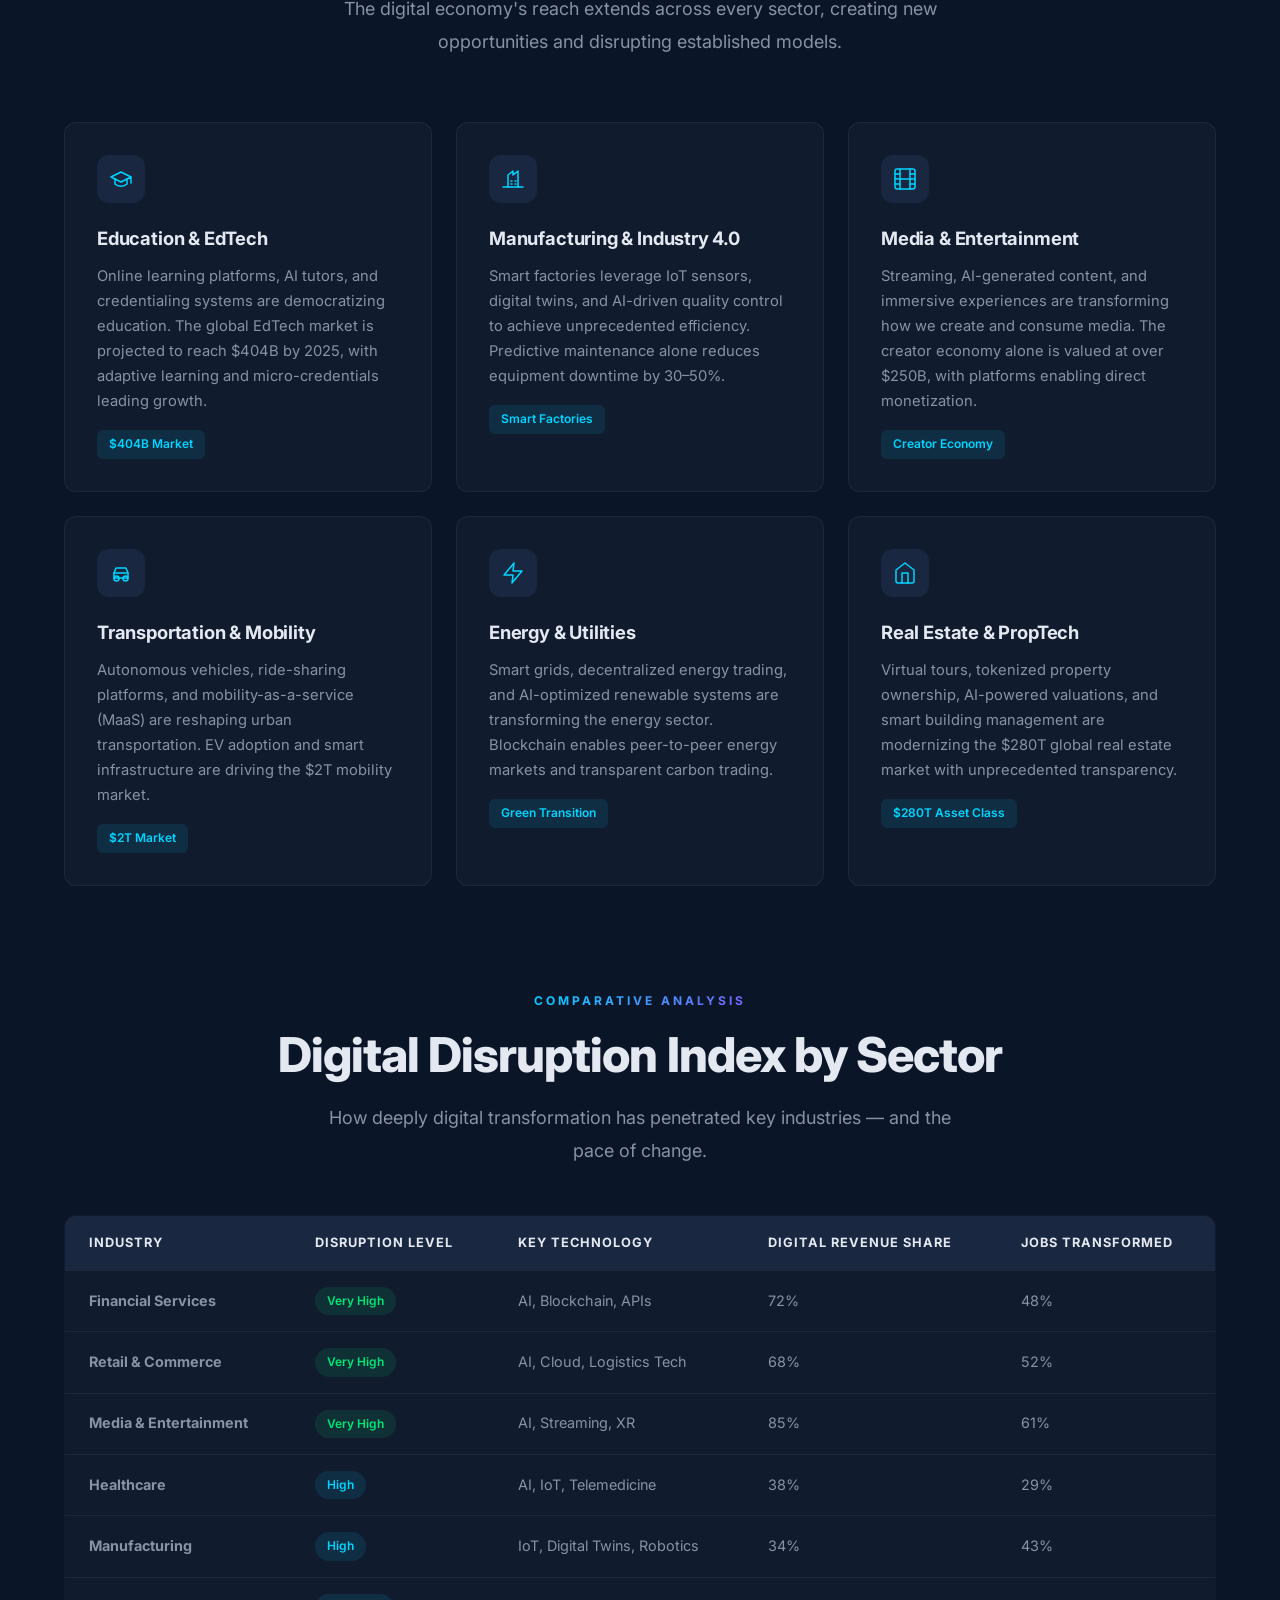
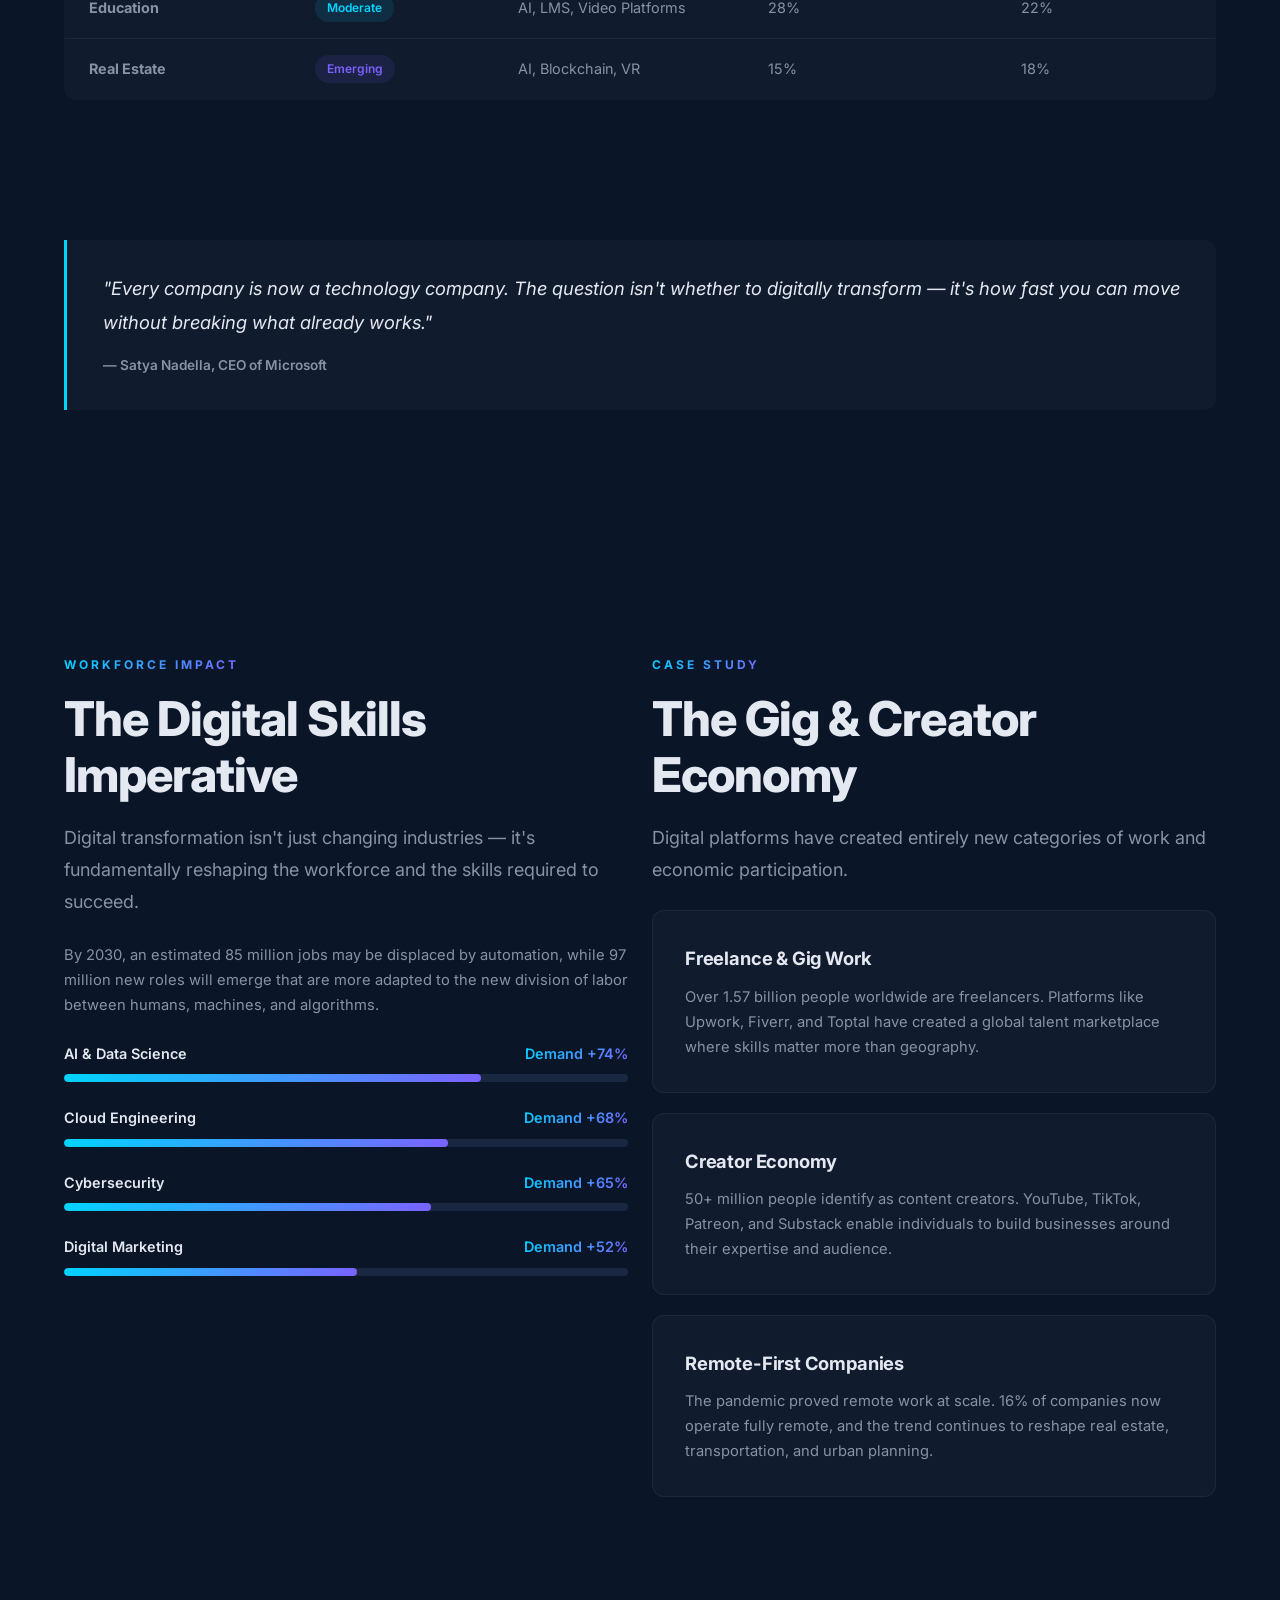
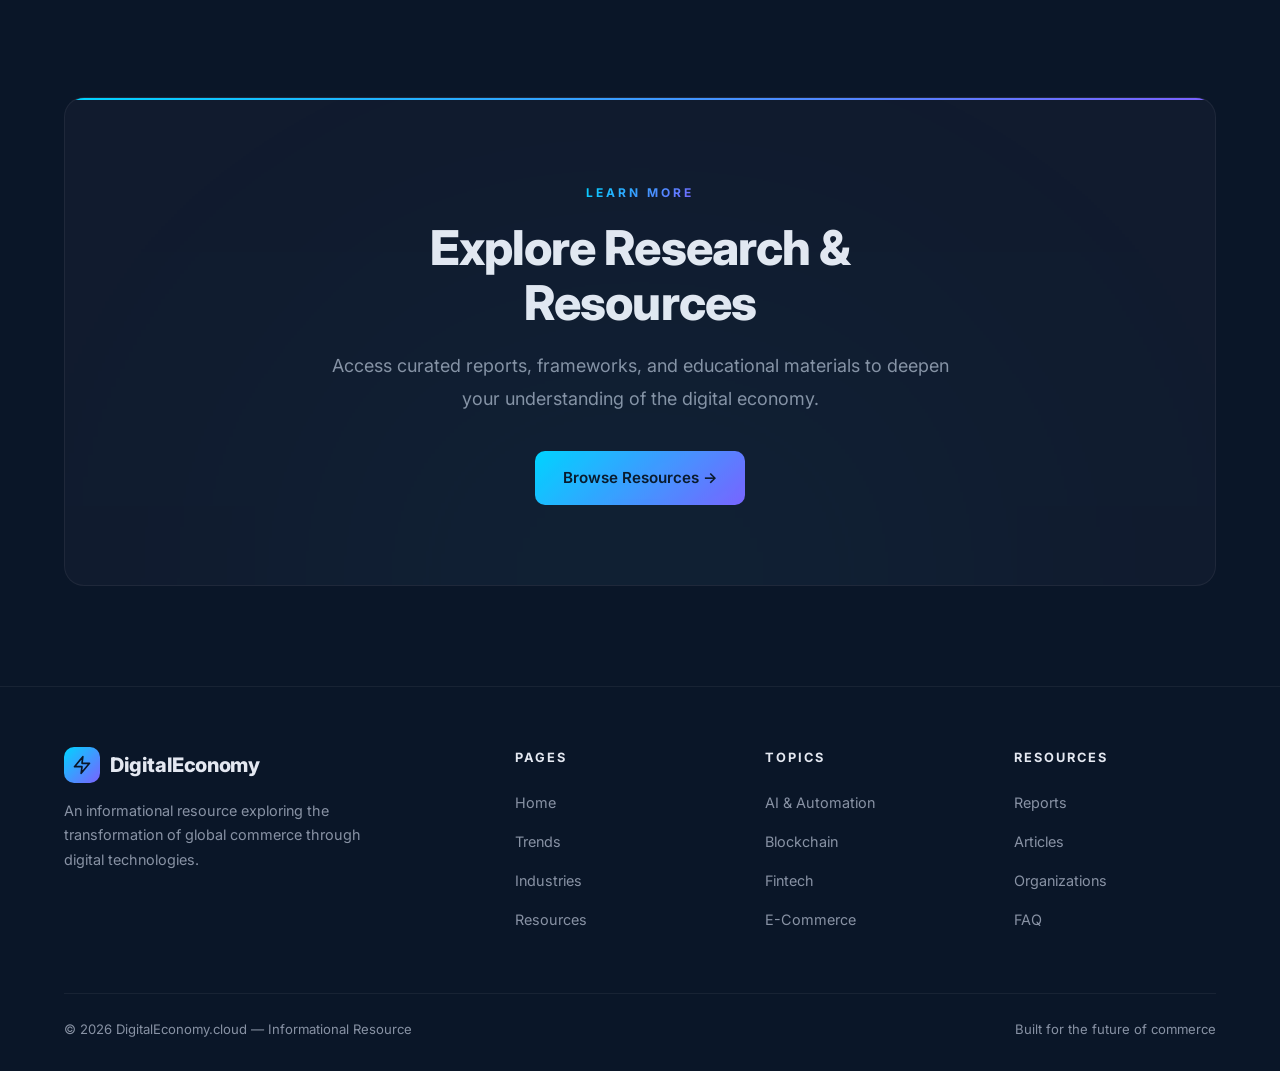
==== commit 925973bb: "Replace emojis with custom SVG icons, solid dark blue background - Created css/icons.css with 28 cus" ====
--- a/industries.html
+++ b/industries.html
@@ -9,7 +9,8 @@
   <link rel="preconnect" href="https://fonts.gstatic.com" crossorigin>
   <link href="https://fonts.googleapis.com/css2?family=Inter:wght@400;500;600;700;800&display=swap" rel="stylesheet">
   <link rel="stylesheet" href="css/styles.css">
-  <link rel="icon" href="data:image/svg+xml,<svg xmlns='http://www.w3.org/2000/svg' viewBox='0 0 100 100'><text y='.9em' font-size='90'>⚡</text></svg>">
+  <link rel="stylesheet" href="css/icons.css">
+  <link rel="icon" href="data:image/svg+xml,%3Csvg xmlns='http://www.w3.org/2000/svg' viewBox='0 0 24 24' fill='none' stroke='%2300d4ff' stroke-width='2'%3E%3Cpolygon points='13 2 3 14 12 14 11 22 21 10 12 10 13 2'/%3E%3C/svg%3E">
 </head>
 <body>
 
@@ -21,7 +22,7 @@
   <nav class="navbar">
     <div class="navbar__inner">
       <a href="index.html" class="navbar__logo">
-        <span class="navbar__logo-icon">⚡</span>
+        <span class="navbar__logo-icon"><span class="icon icon--bolt"></span></span>
         DigitalEconomy
       </a>
       <ul class="navbar__links">
@@ -76,7 +77,7 @@
     <div class="container">
       <div class="feature-row fade-in">
         <div class="feature-row__visual">
-          <div class="feature-row__icon">🏦</div>
+          <div class="feature-row__icon"><span class="icon icon--bank"></span></div>
         </div>
         <div class="feature-row__content">
           <span class="section-label">Financial Services</span>
@@ -98,7 +99,7 @@
     <div class="container">
       <div class="feature-row fade-in">
         <div class="feature-row__visual">
-          <div class="feature-row__icon">🏥</div>
+          <div class="feature-row__icon"><span class="icon icon--hospital"></span></div>
         </div>
         <div class="feature-row__content">
           <span class="section-label">Healthcare</span>
@@ -120,7 +121,7 @@
     <div class="container">
       <div class="feature-row fade-in">
         <div class="feature-row__visual">
-          <div class="feature-row__icon">🛒</div>
+          <div class="feature-row__icon"><span class="icon icon--cart"></span></div>
         </div>
         <div class="feature-row__content">
           <span class="section-label">Retail & E-Commerce</span>
@@ -148,37 +149,37 @@
 
       <div class="grid-3">
         <div class="card fade-in">
-          <div class="card__icon">🎓</div>
+          <div class="card__icon"><span class="icon icon--graduation"></span></div>
           <h3 class="card__title">Education & EdTech</h3>
           <p class="card__text">Online learning platforms, AI tutors, and credentialing systems are democratizing education. The global EdTech market is projected to reach $404B by 2025, with adaptive learning and micro-credentials leading growth.</p>
           <span class="card__tag">$404B Market</span>
         </div>
         <div class="card fade-in">
-          <div class="card__icon">🏭</div>
+          <div class="card__icon"><span class="icon icon--factory"></span></div>
           <h3 class="card__title">Manufacturing & Industry 4.0</h3>
           <p class="card__text">Smart factories leverage IoT sensors, digital twins, and AI-driven quality control to achieve unprecedented efficiency. Predictive maintenance alone reduces equipment downtime by 30–50%.</p>
           <span class="card__tag">Smart Factories</span>
         </div>
         <div class="card fade-in">
-          <div class="card__icon">🎬</div>
+          <div class="card__icon"><span class="icon icon--film"></span></div>
           <h3 class="card__title">Media & Entertainment</h3>
           <p class="card__text">Streaming, AI-generated content, and immersive experiences are transforming how we create and consume media. The creator economy alone is valued at over $250B, with platforms enabling direct monetization.</p>
           <span class="card__tag">Creator Economy</span>
         </div>
         <div class="card fade-in">
-          <div class="card__icon">🚗</div>
+          <div class="card__icon"><span class="icon icon--car"></span></div>
           <h3 class="card__title">Transportation & Mobility</h3>
           <p class="card__text">Autonomous vehicles, ride-sharing platforms, and mobility-as-a-service (MaaS) are reshaping urban transportation. EV adoption and smart infrastructure are driving the $2T mobility market.</p>
           <span class="card__tag">$2T Market</span>
         </div>
         <div class="card fade-in">
-          <div class="card__icon">⚡</div>
+          <div class="card__icon"><span class="icon icon--energy"></span></div>
           <h3 class="card__title">Energy & Utilities</h3>
           <p class="card__text">Smart grids, decentralized energy trading, and AI-optimized renewable systems are transforming the energy sector. Blockchain enables peer-to-peer energy markets and transparent carbon trading.</p>
           <span class="card__tag">Green Transition</span>
         </div>
         <div class="card fade-in">
-          <div class="card__icon">🏠</div>
+          <div class="card__icon"><span class="icon icon--home"></span></div>
           <h3 class="card__title">Real Estate & PropTech</h3>
           <p class="card__text">Virtual tours, tokenized property ownership, AI-powered valuations, and smart building management are modernizing the $280T global real estate market with unprecedented transparency.</p>
           <span class="card__tag">$280T Asset Class</span>
@@ -366,7 +367,7 @@
       <div class="footer__grid">
         <div>
           <a href="index.html" class="navbar__logo">
-            <span class="navbar__logo-icon">⚡</span>
+            <span class="navbar__logo-icon"><span class="icon icon--bolt"></span></span>
             DigitalEconomy
           </a>
           <p class="footer__brand-desc">An informational resource exploring the transformation of global commerce through digital technologies.</p>
--- a/css/styles.css
+++ b/css/styles.css
@@ -115,10 +115,7 @@
   height: 100%;
   pointer-events: none;
   z-index: 0;
-  background-image:
-    linear-gradient(rgba(0, 212, 255, 0.03) 1px, transparent 1px),
-    linear-gradient(90deg, rgba(0, 212, 255, 0.03) 1px, transparent 1px);
-  background-size: 60px 60px;
+  background: #0b1a30;
 }
 
 .bg-glow {
@@ -189,7 +186,11 @@
   display: flex;
   align-items: center;
   justify-content: center;
-  font-size: 1rem;
+}
+
+.navbar__logo-icon .icon {
+  width: 20px;
+  height: 20px;
 }
 
 .navbar__links {
@@ -427,8 +428,12 @@
   display: flex;
   align-items: center;
   justify-content: center;
-  font-size: 1.3rem;
   margin-bottom: 20px;
+}
+
+.card__icon .icon {
+  width: 24px;
+  height: 24px;
 }
 
 .card__title {
@@ -513,9 +518,13 @@
 }
 
 .feature-row__icon {
-  font-size: 5rem;
   position: relative;
   z-index: 1;
+}
+
+.feature-row__icon .icon {
+  width: 80px;
+  height: 80px;
 }
 
 .feature-row__content .section-label {
--- a/css/icons.css
+++ b/css/icons.css
@@ -0,0 +1,107 @@
+/* SVG Icon Definitions - Inline SVG icons for the Digital Economy site */
+
+/* Icon helper: all icons rendered via CSS background-image on .icon element */
+.icon {
+  display: inline-block;
+  width: 24px;
+  height: 24px;
+  background-size: contain;
+  background-repeat: no-repeat;
+  background-position: center;
+}
+
+/* Logo bolt */
+.icon--bolt { background-image: url("data:image/svg+xml,%3Csvg xmlns='http://www.w3.org/2000/svg' viewBox='0 0 24 24' fill='none' stroke='%230a1628' stroke-width='2' stroke-linecap='round' stroke-linejoin='round'%3E%3Cpolygon points='13 2 3 14 12 14 11 22 21 10 12 10 13 2'/%3E%3C/svg%3E"); }
+
+/* Globe / network */
+.icon--globe { background-image: url("data:image/svg+xml,%3Csvg xmlns='http://www.w3.org/2000/svg' viewBox='0 0 24 24' fill='none' stroke='%2300d4ff' stroke-width='1.5' stroke-linecap='round' stroke-linejoin='round'%3E%3Ccircle cx='12' cy='12' r='10'/%3E%3Cpath d='M2 12h20'/%3E%3Cpath d='M12 2a15.3 15.3 0 0 1 4 10 15.3 15.3 0 0 1-4 10 15.3 15.3 0 0 1-4-10 15.3 15.3 0 0 1 4-10z'/%3E%3C/svg%3E"); }
+
+/* Refresh / exchange arrows */
+.icon--exchange { background-image: url("data:image/svg+xml,%3Csvg xmlns='http://www.w3.org/2000/svg' viewBox='0 0 24 24' fill='none' stroke='%2300d4ff' stroke-width='1.5' stroke-linecap='round' stroke-linejoin='round'%3E%3Cpath d='M17 1l4 4-4 4'/%3E%3Cpath d='M3 11V9a4 4 0 0 1 4-4h14'/%3E%3Cpath d='M7 23l-4-4 4-4'/%3E%3Cpath d='M21 13v2a4 4 0 0 1-4 4H3'/%3E%3C/svg%3E"); }
+
+/* Bar chart / analytics */
+.icon--chart { background-image: url("data:image/svg+xml,%3Csvg xmlns='http://www.w3.org/2000/svg' viewBox='0 0 24 24' fill='none' stroke='%2300d4ff' stroke-width='1.5' stroke-linecap='round' stroke-linejoin='round'%3E%3Cpath d='M18 20V10'/%3E%3Cpath d='M12 20V4'/%3E%3Cpath d='M6 20v-6'/%3E%3C/svg%3E"); }
+
+/* Building / transformation */
+.icon--building { background-image: url("data:image/svg+xml,%3Csvg xmlns='http://www.w3.org/2000/svg' viewBox='0 0 24 24' fill='none' stroke='%2300d4ff' stroke-width='1.5' stroke-linecap='round' stroke-linejoin='round'%3E%3Crect x='4' y='2' width='16' height='20' rx='2' ry='2'/%3E%3Cpath d='M9 22v-4h6v4'/%3E%3Cpath d='M8 6h.01'/%3E%3Cpath d='M16 6h.01'/%3E%3Cpath d='M12 6h.01'/%3E%3Cpath d='M12 10h.01'/%3E%3Cpath d='M12 14h.01'/%3E%3Cpath d='M16 10h.01'/%3E%3Cpath d='M16 14h.01'/%3E%3Cpath d='M8 10h.01'/%3E%3Cpath d='M8 14h.01'/%3E%3C/svg%3E"); }
+
+/* Credit card / payments */
+.icon--card { background-image: url("data:image/svg+xml,%3Csvg xmlns='http://www.w3.org/2000/svg' viewBox='0 0 24 24' fill='none' stroke='%2300d4ff' stroke-width='1.5' stroke-linecap='round' stroke-linejoin='round'%3E%3Crect x='1' y='4' width='22' height='16' rx='2' ry='2'/%3E%3Cpath d='M1 10h22'/%3E%3C/svg%3E"); }
+
+/* Shield / security */
+.icon--shield { background-image: url("data:image/svg+xml,%3Csvg xmlns='http://www.w3.org/2000/svg' viewBox='0 0 24 24' fill='none' stroke='%2300d4ff' stroke-width='1.5' stroke-linecap='round' stroke-linejoin='round'%3E%3Cpath d='M12 22s8-4 8-10V5l-8-3-8 3v7c0 6 8 10 8 10z'/%3E%3Cpath d='M9 12l2 2 4-4'/%3E%3C/svg%3E"); }
+
+/* Robot / AI */
+.icon--ai { background-image: url("data:image/svg+xml,%3Csvg xmlns='http://www.w3.org/2000/svg' viewBox='0 0 24 24' fill='none' stroke='%2300d4ff' stroke-width='1.5' stroke-linecap='round' stroke-linejoin='round'%3E%3Crect x='3' y='11' width='18' height='10' rx='2'/%3E%3Ccircle cx='12' cy='5' r='2'/%3E%3Cpath d='M12 7v4'/%3E%3Cpath d='M8 16h.01'/%3E%3Cpath d='M16 16h.01'/%3E%3Cpath d='M1 16h2'/%3E%3Cpath d='M21 16h2'/%3E%3C/svg%3E"); }
+
+/* Chain link / blockchain */
+.icon--chain { background-image: url("data:image/svg+xml,%3Csvg xmlns='http://www.w3.org/2000/svg' viewBox='0 0 24 24' fill='none' stroke='%2300d4ff' stroke-width='1.5' stroke-linecap='round' stroke-linejoin='round'%3E%3Cpath d='M10 13a5 5 0 0 0 7.54.54l3-3a5 5 0 0 0-7.07-7.07l-1.72 1.71'/%3E%3Cpath d='M14 11a5 5 0 0 0-7.54-.54l-3 3a5 5 0 0 0 7.07 7.07l1.71-1.71'/%3E%3C/svg%3E"); }
+
+/* Signal / 5G */
+.icon--signal { background-image: url("data:image/svg+xml,%3Csvg xmlns='http://www.w3.org/2000/svg' viewBox='0 0 24 24' fill='none' stroke='%2300d4ff' stroke-width='1.5' stroke-linecap='round' stroke-linejoin='round'%3E%3Cpath d='M5 12.55a11 11 0 0 1 14.08 0'/%3E%3Cpath d='M1.42 9a16 16 0 0 1 21.16 0'/%3E%3Cpath d='M8.53 16.11a6 6 0 0 1 6.95 0'/%3E%3Cpath d='M12 20h.01'/%3E%3C/svg%3E"); }
+
+/* CPU / IoT */
+.icon--cpu { background-image: url("data:image/svg+xml,%3Csvg xmlns='http://www.w3.org/2000/svg' viewBox='0 0 24 24' fill='none' stroke='%2300d4ff' stroke-width='1.5' stroke-linecap='round' stroke-linejoin='round'%3E%3Crect x='4' y='4' width='16' height='16' rx='2' ry='2'/%3E%3Crect x='9' y='9' width='6' height='6'/%3E%3Cpath d='M9 1v3'/%3E%3Cpath d='M15 1v3'/%3E%3Cpath d='M9 20v3'/%3E%3Cpath d='M15 20v3'/%3E%3Cpath d='M20 9h3'/%3E%3Cpath d='M20 14h3'/%3E%3Cpath d='M1 9h3'/%3E%3Cpath d='M1 14h3'/%3E%3C/svg%3E"); }
+
+/* Cloud */
+.icon--cloud { background-image: url("data:image/svg+xml,%3Csvg xmlns='http://www.w3.org/2000/svg' viewBox='0 0 24 24' fill='none' stroke='%2300d4ff' stroke-width='1.5' stroke-linecap='round' stroke-linejoin='round'%3E%3Cpath d='M18 10h-1.26A8 8 0 1 0 9 20h9a5 5 0 0 0 0-10z'/%3E%3C/svg%3E"); }
+
+/* Lock / security */
+.icon--lock { background-image: url("data:image/svg+xml,%3Csvg xmlns='http://www.w3.org/2000/svg' viewBox='0 0 24 24' fill='none' stroke='%2300d4ff' stroke-width='1.5' stroke-linecap='round' stroke-linejoin='round'%3E%3Crect x='3' y='11' width='18' height='11' rx='2' ry='2'/%3E%3Cpath d='M7 11V7a5 5 0 0 1 10 0v4'/%3E%3C/svg%3E"); }
+
+/* DNA / quantum */
+.icon--dna { background-image: url("data:image/svg+xml,%3Csvg xmlns='http://www.w3.org/2000/svg' viewBox='0 0 24 24' fill='none' stroke='%2300d4ff' stroke-width='1.5' stroke-linecap='round' stroke-linejoin='round'%3E%3Cpath d='M2 15c6.667-6 13.333 0 20-6'/%3E%3Cpath d='M9 22c1.798-1.998 2.518-3.995 2.807-5.993'/%3E%3Cpath d='M15 2c-1.798 1.998-2.518 3.995-2.807 5.993'/%3E%3Cpath d='M17 6l-2.5-2.5'/%3E%3Cpath d='M14 8l-1-1'/%3E%3Cpath d='M7 18l2.5 2.5'/%3E%3Cpath d='M3.5 14.5l.5.5'/%3E%3Cpath d='M20 9l.5.5'/%3E%3Cpath d='M6.5 12.5l1 1'/%3E%3Cpath d='M16.5 10.5l1 1'/%3E%3Cpath d='M10 16l1.5 1.5'/%3E%3C/svg%3E"); }
+
+/* Coins / token */
+.icon--coins { background-image: url("data:image/svg+xml,%3Csvg xmlns='http://www.w3.org/2000/svg' viewBox='0 0 24 24' fill='none' stroke='%2300d4ff' stroke-width='1.5' stroke-linecap='round' stroke-linejoin='round'%3E%3Ccircle cx='8' cy='8' r='7'/%3E%3Cpath d='M18.09 10.37A7 7 0 1 1 10.37 18.09'/%3E%3Cpath d='M7 6h2v4'/%3E%3Cpath d='M16 14h-2v4'/%3E%3C/svg%3E"); }
+
+/* Leaf / sustainability */
+.icon--leaf { background-image: url("data:image/svg+xml,%3Csvg xmlns='http://www.w3.org/2000/svg' viewBox='0 0 24 24' fill='none' stroke='%2300d4ff' stroke-width='1.5' stroke-linecap='round' stroke-linejoin='round'%3E%3Cpath d='M11 20A7 7 0 0 1 9.8 6.9C15.5 4.9 17 3.5 19 2c1 2 2 4.5 2 8 0 5.5-4.78 10-10 10z'/%3E%3Cpath d='M2 21c0-3 1.85-5.36 5.08-6C9.5 14.52 12 13 13 12'/%3E%3C/svg%3E"); }
+
+/* Brain / neural */
+.icon--brain { background-image: url("data:image/svg+xml,%3Csvg xmlns='http://www.w3.org/2000/svg' viewBox='0 0 24 24' fill='none' stroke='%2300d4ff' stroke-width='1.5' stroke-linecap='round' stroke-linejoin='round'%3E%3Cpath d='M12 2a4 4 0 0 0-4 4v1a3 3 0 0 0-3 3 3 3 0 0 0 0 4 3 3 0 0 0 2 5h1a4 4 0 0 0 4 3 4 4 0 0 0 4-3h1a3 3 0 0 0 2-5 3 3 0 0 0 0-4 3 3 0 0 0-3-3V6a4 4 0 0 0-4-4z'/%3E%3Cpath d='M12 2v20'/%3E%3Cpath d='M8 7h3'/%3E%3Cpath d='M5 10h5'/%3E%3Cpath d='M5 14h5'/%3E%3Cpath d='M8 17h3'/%3E%3Cpath d='M13 7h3'/%3E%3Cpath d='M14 10h5'/%3E%3Cpath d='M14 14h5'/%3E%3Cpath d='M13 17h3'/%3E%3C/svg%3E"); }
+
+/* Bank / finance */
+.icon--bank { background-image: url("data:image/svg+xml,%3Csvg xmlns='http://www.w3.org/2000/svg' viewBox='0 0 24 24' fill='none' stroke='%2300d4ff' stroke-width='1.5' stroke-linecap='round' stroke-linejoin='round'%3E%3Cpath d='M2 20h20'/%3E%3Cpath d='M5 20v-6'/%3E%3Cpath d='M9 20v-6'/%3E%3Cpath d='M15 20v-6'/%3E%3Cpath d='M19 20v-6'/%3E%3Cpath d='M3 14h18'/%3E%3Cpath d='M12 2l10 8H2l10-8z'/%3E%3C/svg%3E"); }
+
+/* Hospital / cross */
+.icon--hospital { background-image: url("data:image/svg+xml,%3Csvg xmlns='http://www.w3.org/2000/svg' viewBox='0 0 24 24' fill='none' stroke='%2300d4ff' stroke-width='1.5' stroke-linecap='round' stroke-linejoin='round'%3E%3Cpath d='M3 3v18h18V3H3z'/%3E%3Cpath d='M12 7v10'/%3E%3Cpath d='M7 12h10'/%3E%3C/svg%3E"); }
+
+/* Cart / shopping */
+.icon--cart { background-image: url("data:image/svg+xml,%3Csvg xmlns='http://www.w3.org/2000/svg' viewBox='0 0 24 24' fill='none' stroke='%2300d4ff' stroke-width='1.5' stroke-linecap='round' stroke-linejoin='round'%3E%3Ccircle cx='9' cy='21' r='1'/%3E%3Ccircle cx='20' cy='21' r='1'/%3E%3Cpath d='M1 1h4l2.68 13.39a2 2 0 0 0 2 1.61h9.72a2 2 0 0 0 2-1.61L23 6H6'/%3E%3C/svg%3E"); }
+
+/* Graduation cap / education */
+.icon--graduation { background-image: url("data:image/svg+xml,%3Csvg xmlns='http://www.w3.org/2000/svg' viewBox='0 0 24 24' fill='none' stroke='%2300d4ff' stroke-width='1.5' stroke-linecap='round' stroke-linejoin='round'%3E%3Cpath d='M22 10v6M2 10l10-5 10 5-10 5z'/%3E%3Cpath d='M6 12v5c3 3 9 3 12 0v-5'/%3E%3C/svg%3E"); }
+
+/* Factory / manufacturing */
+.icon--factory { background-image: url("data:image/svg+xml,%3Csvg xmlns='http://www.w3.org/2000/svg' viewBox='0 0 24 24' fill='none' stroke='%2300d4ff' stroke-width='1.5' stroke-linecap='round' stroke-linejoin='round'%3E%3Cpath d='M2 20h20'/%3E%3Cpath d='M17 20V4l-5 4V4L7 8v12'/%3E%3Cpath d='M10 14h1'/%3E%3Cpath d='M14 14h1'/%3E%3Cpath d='M10 17h1'/%3E%3Cpath d='M14 17h1'/%3E%3C/svg%3E"); }
+
+/* Film / entertainment */
+.icon--film { background-image: url("data:image/svg+xml,%3Csvg xmlns='http://www.w3.org/2000/svg' viewBox='0 0 24 24' fill='none' stroke='%2300d4ff' stroke-width='1.5' stroke-linecap='round' stroke-linejoin='round'%3E%3Crect x='2' y='2' width='20' height='20' rx='2.18' ry='2.18'/%3E%3Cpath d='M7 2v20'/%3E%3Cpath d='M17 2v20'/%3E%3Cpath d='M2 12h20'/%3E%3Cpath d='M2 7h5'/%3E%3Cpath d='M2 17h5'/%3E%3Cpath d='M17 17h5'/%3E%3Cpath d='M17 7h5'/%3E%3C/svg%3E"); }
+
+/* Car / transportation */
+.icon--car { background-image: url("data:image/svg+xml,%3Csvg xmlns='http://www.w3.org/2000/svg' viewBox='0 0 24 24' fill='none' stroke='%2300d4ff' stroke-width='1.5' stroke-linecap='round' stroke-linejoin='round'%3E%3Cpath d='M5 17h14v-5l-2-5H7L5 12v5z'/%3E%3Ccircle cx='7.5' cy='17.5' r='2.5'/%3E%3Ccircle cx='16.5' cy='17.5' r='2.5'/%3E%3Cpath d='M5 12h14'/%3E%3C/svg%3E"); }
+
+/* Zap / energy */
+.icon--energy { background-image: url("data:image/svg+xml,%3Csvg xmlns='http://www.w3.org/2000/svg' viewBox='0 0 24 24' fill='none' stroke='%2300d4ff' stroke-width='1.5' stroke-linecap='round' stroke-linejoin='round'%3E%3Cpolygon points='13 2 3 14 12 14 11 22 21 10 12 10 13 2'/%3E%3C/svg%3E"); }
+
+/* Home / real estate */
+.icon--home { background-image: url("data:image/svg+xml,%3Csvg xmlns='http://www.w3.org/2000/svg' viewBox='0 0 24 24' fill='none' stroke='%2300d4ff' stroke-width='1.5' stroke-linecap='round' stroke-linejoin='round'%3E%3Cpath d='M3 9l9-7 9 7v11a2 2 0 0 1-2 2H5a2 2 0 0 1-2-2z'/%3E%3Cpolyline points='9 22 9 12 15 12 15 22'/%3E%3C/svg%3E"); }
+
+/* UN / globe-alt */
+.icon--un { background-image: url("data:image/svg+xml,%3Csvg xmlns='http://www.w3.org/2000/svg' viewBox='0 0 24 24' fill='none' stroke='%2300d4ff' stroke-width='1.5' stroke-linecap='round' stroke-linejoin='round'%3E%3Ccircle cx='12' cy='12' r='10'/%3E%3Cpath d='M12 2a14.5 14.5 0 0 0 0 20 14.5 14.5 0 0 0 0-20'/%3E%3Cpath d='M2 12h20'/%3E%3Cpath d='M7 3.5A17 17 0 0 0 7 20.5'/%3E%3Cpath d='M17 3.5A17 17 0 0 1 17 20.5'/%3E%3C/svg%3E"); }
+
+/* Columns / institution */
+.icon--institution { background-image: url("data:image/svg+xml,%3Csvg xmlns='http://www.w3.org/2000/svg' viewBox='0 0 24 24' fill='none' stroke='%2300d4ff' stroke-width='1.5' stroke-linecap='round' stroke-linejoin='round'%3E%3Cpath d='M12 2L2 7h20L12 2z'/%3E%3Cpath d='M2 22h20'/%3E%3Cpath d='M5 22V10'/%3E%3Cpath d='M10 22V10'/%3E%3Cpath d='M14 22V10'/%3E%3Cpath d='M19 22V10'/%3E%3Cpath d='M2 7h20'/%3E%3C/svg%3E"); }
+
+/* Dollar sign */
+.icon--dollar { background-image: url("data:image/svg+xml,%3Csvg xmlns='http://www.w3.org/2000/svg' viewBox='0 0 24 24' fill='none' stroke='%2300d4ff' stroke-width='1.5' stroke-linecap='round' stroke-linejoin='round'%3E%3Cpath d='M12 1v22'/%3E%3Cpath d='M17 5H9.5a3.5 3.5 0 0 0 0 7h5a3.5 3.5 0 0 1 0 7H6'/%3E%3C/svg%3E"); }
+
+/* Radio / broadcast */
+.icon--broadcast { background-image: url("data:image/svg+xml,%3Csvg xmlns='http://www.w3.org/2000/svg' viewBox='0 0 24 24' fill='none' stroke='%2300d4ff' stroke-width='1.5' stroke-linecap='round' stroke-linejoin='round'%3E%3Ccircle cx='12' cy='12' r='2'/%3E%3Cpath d='M16.24 7.76a6 6 0 0 1 0 8.49m-8.48-.01a6 6 0 0 1 0-8.49m11.31-2.82a10 10 0 0 1 0 14.14m-14.14 0a10 10 0 0 1 0-14.14'/%3E%3C/svg%3E"); }
+
+/* EU / star circle */
+.icon--eu { background-image: url("data:image/svg+xml,%3Csvg xmlns='http://www.w3.org/2000/svg' viewBox='0 0 24 24' fill='none' stroke='%2300d4ff' stroke-width='1.5' stroke-linecap='round' stroke-linejoin='round'%3E%3Ccircle cx='12' cy='12' r='10'/%3E%3Cpath d='M12 6l1 2h2l-1.5 1.5L14 12l-2-1-2 1 .5-2.5L9 8h2l1-2z'/%3E%3C/svg%3E"); }
+
+/* Microscope / research */
+.icon--microscope { background-image: url("data:image/svg+xml,%3Csvg xmlns='http://www.w3.org/2000/svg' viewBox='0 0 24 24' fill='none' stroke='%2300d4ff' stroke-width='1.5' stroke-linecap='round' stroke-linejoin='round'%3E%3Cpath d='M6 18h8'/%3E%3Cpath d='M3 22h18'/%3E%3Cpath d='M14 22a7 7 0 1 0 0-14h-1'/%3E%3Cpath d='M9 14h2'/%3E%3Cpath d='M9 12a2 2 0 0 1-2-2V6h6v4a2 2 0 0 1-2 2z'/%3E%3Cpath d='M12 6V3a1 1 0 0 0-1-1H9a1 1 0 0 0-1 1v3'/%3E%3C/svg%3E"); }
